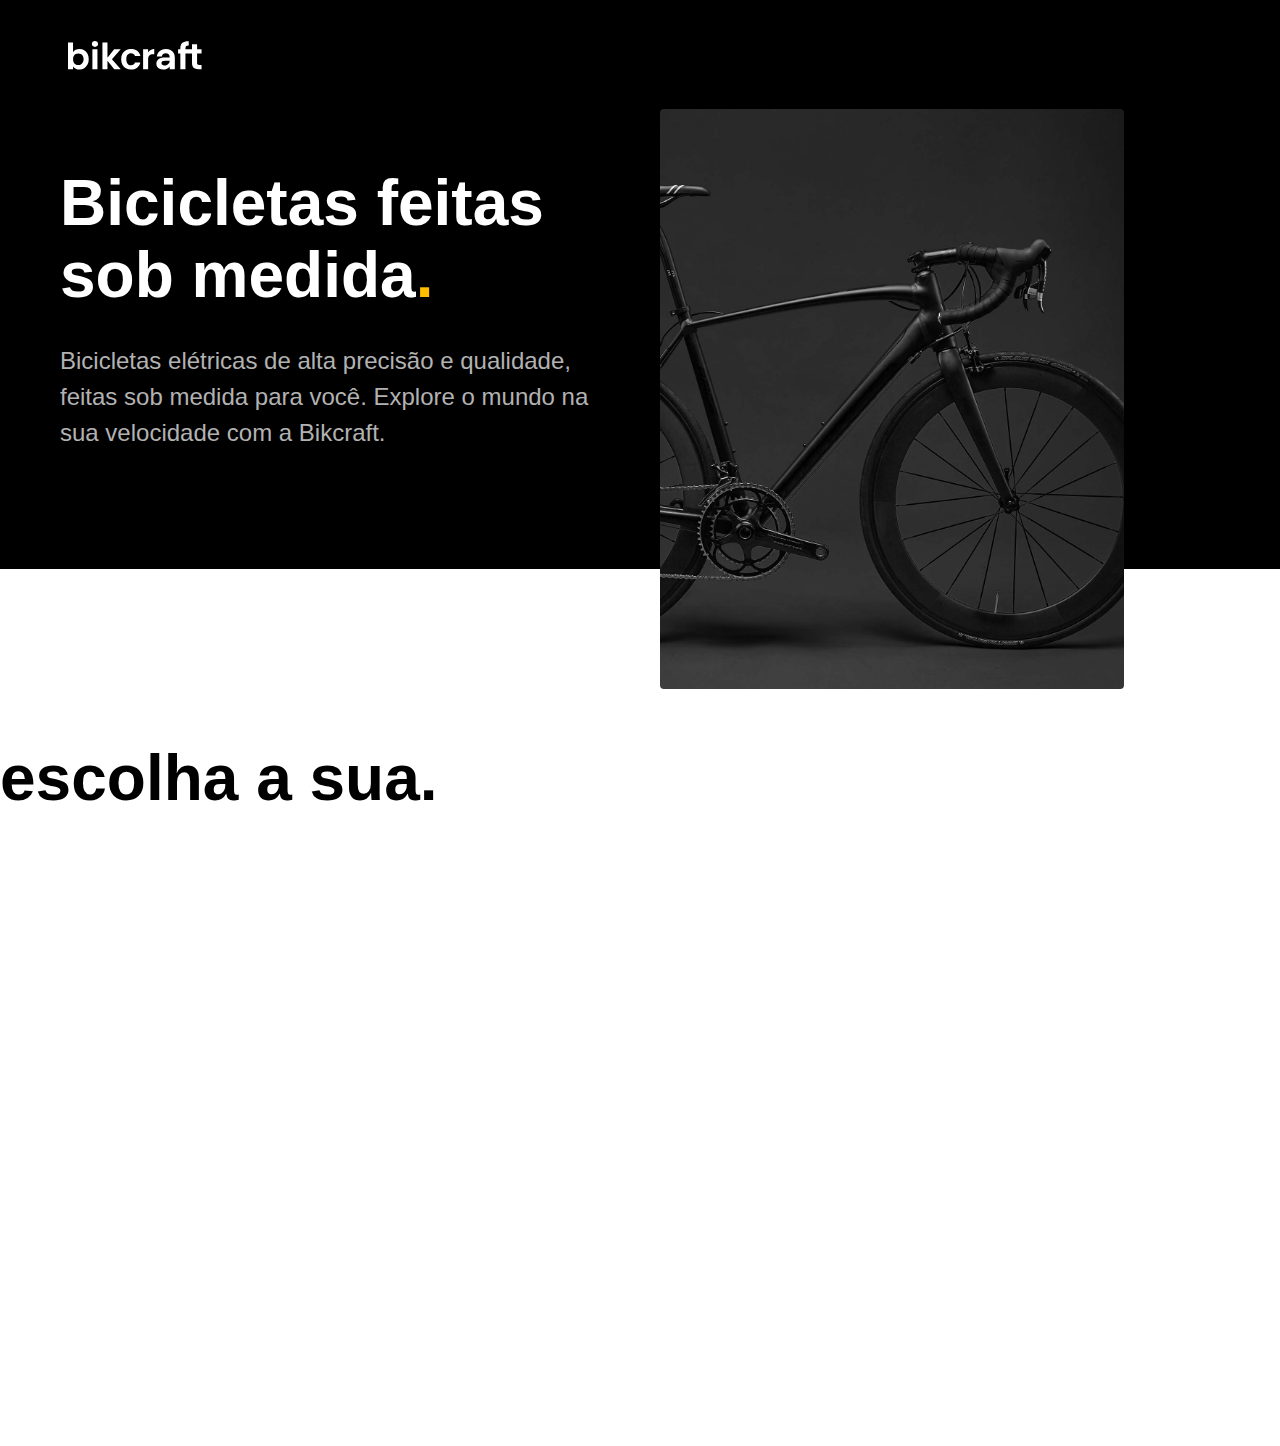
==== index.html @ 4e79d0fc "css utilitario" ====
<!DOCTYPE html>

<html>

<head>
  <meta charset="UTF-8">
  <meta name="viewport" content="width=device-width, initial-scale=1.0">
  <meta name="description" content="Bicicletas elétricas de alta precisão e qualidade,  feitas sob medida para o cliente. Explore o mundo na sua velocidade com a Bikcraft.">
  <title>Bikcraft - Bicicletas Elétricas</title>

  <link rel="stylesheet" href="./css/style.css">
  <link rel="stylesheet" href="./css/global/global.css">
  <link rel="stylesheet" href="./css/global/header.css">
  <link rel="stylesheet" href="./css/home/introducao.css">
  <link rel="stylesheet" href="./css/utilidades/tipografia.css">
  <link rel="stylesheet" href="./css/utilidades/cores.css">
  <!-- 
  <link rel="preconnect" href="https://fonts.googleapis.com">
  <link rel="preconnect" href="https://fonts.gstatic.com" crossorigin>
  <link href="https://fonts.googleapis.com/css2?family=Merriweather:ital,wght@1,900&family=Poppins:wght@500;600&family=Roboto:wght@400;500&display=swap" rel="stylesheet"> -->
</head>

<body>
  <header class="header-bg">
    <div class="header">
      <a href="./"><img src="./img/bikcraft.svg" alt="Bikcraft"> </a>

      <nav aria-label="primaria">
        <ul class="header-menu">
          <li><a href="./bicicletas.html">Bicicletas</a></li>
          <li><a href="./seguros.html">Seguros</a></li>
          <li><a href="./contato.html">contato</a></li>
        </ul>
      </nav>
    </div>
  </header>

  <main class="introducao-bg">
    <div class="introducao">
      <div class="introducao-conteudo">
        <h1 class="texto-grande cor-0">Bicicletas feitas sob medida<span>.</span></h1>
        <p class="texto-medio cor-5">Bicicletas elétricas de alta precisão e qualidade, feitas sob medida para você. Explore o mundo na sua velocidade com a Bikcraft.</p>
        <a class="botao" href="./bicicletas.html">Escolha a sua</a>
      </div>
      <div>
        <img src="./img/fotos/introducao.jpg" alt="Bicicleta eletrica preta">
      </div>
  </main>

  <h2 class="texto-grande">escolha a sua.</h2>
</body>

</html>
---- css/style.css ----
@import "./css/home/introducao.css";
@import "./css/utilidades/tipografia.css";
@import "./css/utilidades/cores.css";
@import "./css/global/global.css";
@import "./css/global/header.css";
@import "./css/utilidades/componentes.css";
---- css/global/global.css ----
body {
  margin: 0px;
  font-family: Arial, Helvetica, sans-serif;
  padding-bottom: 600px;
}

h1,
ul,
p {
  margin: 0px;
}

ul {
  padding: 0px;
  list-style: none;
}

a {
  text-decoration: none;
  color: inherit;
}

img {
  max-width: 100%;
  display: block;
}
---- css/global/header.css ----
.header-bg {
  background-color: var(--cor-12);
}

.header {
  flex: wrap;
  gap: 20px;
  display: flex;
  justify-content: space-between;
  align-items: center;
  box-sizing: border-box;
  padding: 28px;
  max-width: 1200px;
  margin-left: auto;
  margin-right: auto;
}

.header-menu {
  display: flex;
  flex-wrap: wrap;
  gap: 40px;
}

.header-menu a {
  padding: 16px 0px;
  display: inline-block;
  font-size: 18px;
  position: relative;
  font-weight: 400;
}

.header-menu a:after {
  content: "";
  display: block;
  height: 2px;
  width: 0px;
  background: #ffffff;
  margin-top: 4px;
  transition: 0.3s;
  position: absolute;
}

.header-menu a:hover:after {
  width: 100%;
}

@media (max-width: 800px) {
  .header-menu {
    gap: 20px;
  }

  .header-menu a {
    background: #111111;
    padding: 12px 16px;
    border-radius: 4px;
  }
  .header-menu a:hover {
    background: #2e2e2e;
  }
  .header a::after {
    display: none;
  }
}

@media (max-width: 600px) {
  .header-menu {
    gap: 12px;
  }

  .header-menu a {
    padding: 8px 12px;
    font-size: 14px;
  }
}
---- css/home/introducao.css ----
.introducao-bg {
  background-color: #000000;
  box-shadow: inset 0 -120px #fff;
}

.introducao {
  display: grid;
  grid-template-columns: 1fr 1fr;
  gap: 0px 40px;
  box-sizing: border-box;
  max-width: 1200px;
  padding-left: 20px;
  padding-right: 20px;
  margin-left: auto;
  margin-right: auto;
}

.introducao-conteudo {
  align-self: end;
  padding-bottom: 200px;
}

.introducao img {
  height: 100%;
  object-fit: cover;
  margin-bottom: -120px;
  border-radius: 4px;
}

.introducao h1 {
  margin-bottom: 32px;
}

.introducao h1 span {
  color: #ffbf00;
}

.introducao p {
  margin-bottom: 20px;
  font-size: 24px;
  line-height: 1.5;
  color: #b2b2b2;
}

@media (max-width: 1200px) {
  .introducao h1 {
    font-size: 48px;
  }
  .introducao p {
    font-size: 18px;
  }
}

@media (max-width: 800px) {
  .introducao-bg {
    background: #111111;
    padding-top: 40px;
    box-shadow: inset 0 -60px white;
  }
  .introducao {
    grid-template-columns: 1fr;
    gap: 32px;
  }
  .introducao-conteudo {
    padding-bottom: 0px;
  }
  .introducao h1 {
    font-size: 32px;
    margin-bottom: 16px;
  }
  .introducao img {
    height: 300px;
    width: 100%;
  }
}
---- css/utilidades/tipografia.css ----
.texto-grande {
  margin-bottom: 32px;
  font-size: 64px;
  line-height: 1.125;
  font-weight: 600;
}
---- css/utilidades/cores.css ----
:root {
  --cor-12: #000000;
  --cor-11: #111111;
}

.cor-0 {
  color: #ffffff;
}

.cor-5 {
  color: #b2b2b2;
}
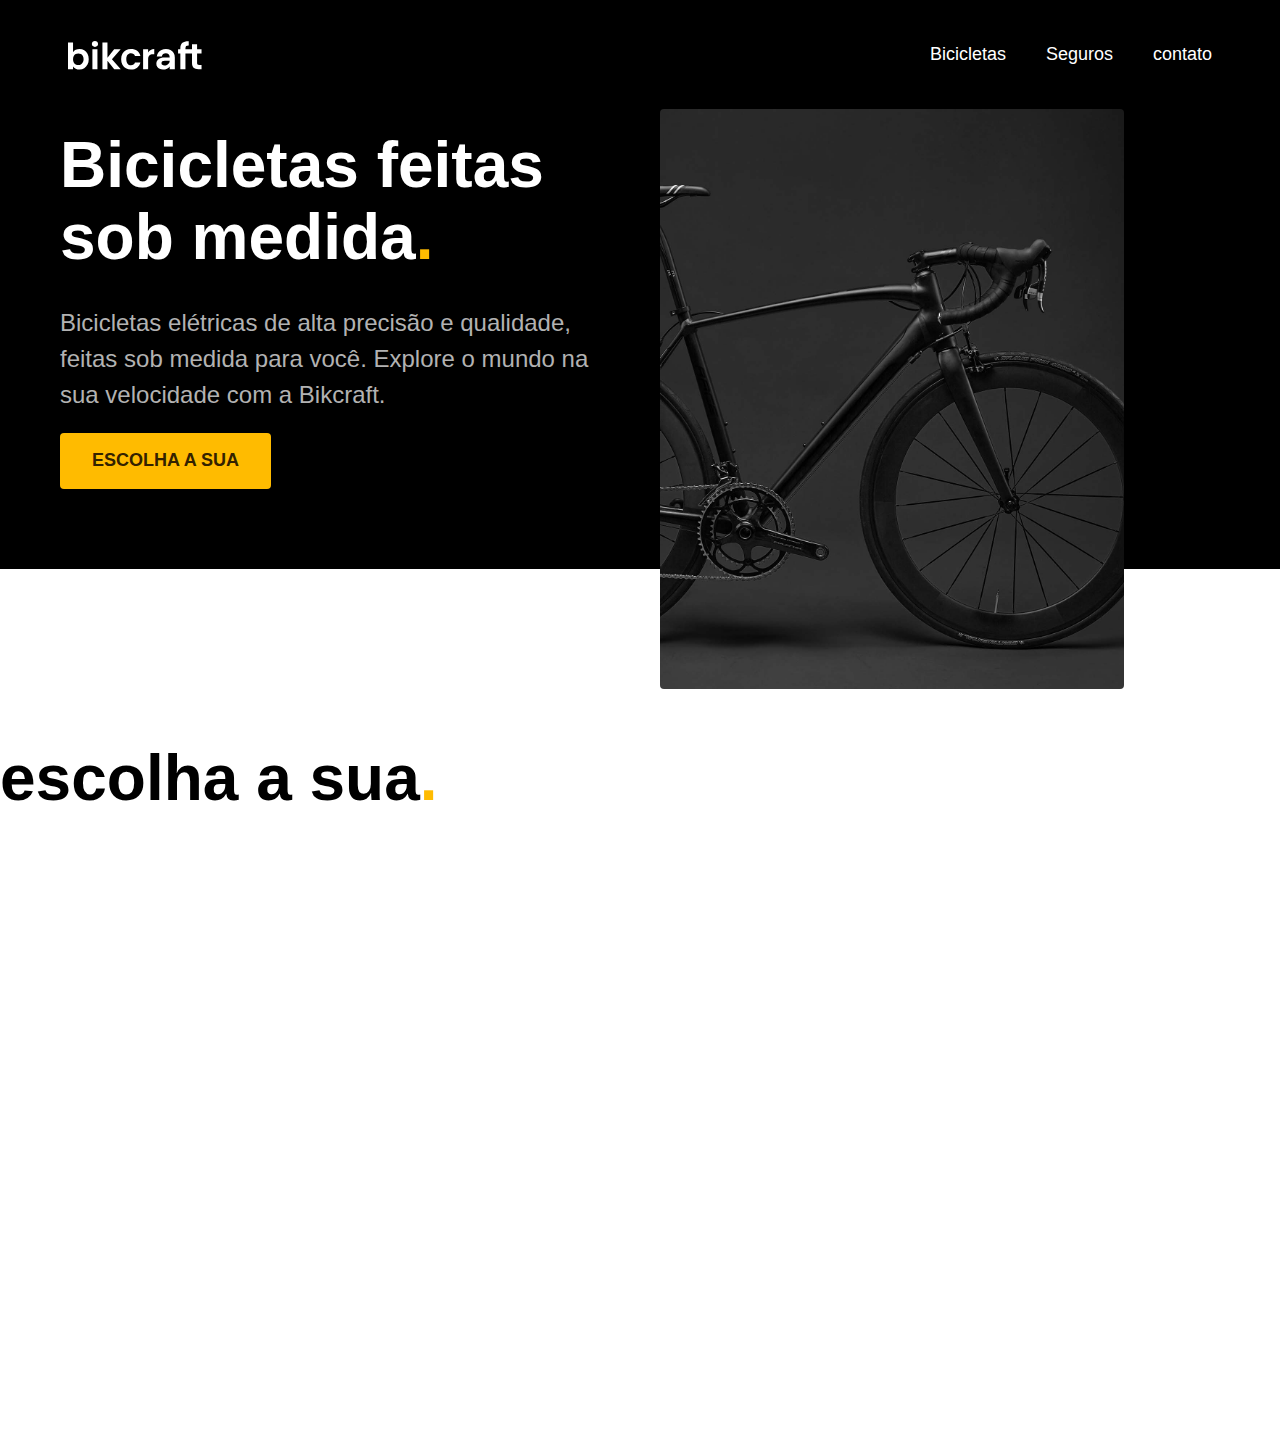
==== commit 74bd866a: "tipografia-u-1" ====
--- a/index.html
+++ b/index.html
@@ -9,11 +9,7 @@
   <title>Bikcraft - Bicicletas Elétricas</title>
 
   <link rel="stylesheet" href="./css/style.css">
-  <link rel="stylesheet" href="./css/global/global.css">
-  <link rel="stylesheet" href="./css/global/header.css">
-  <link rel="stylesheet" href="./css/home/introducao.css">
-  <link rel="stylesheet" href="./css/utilidades/tipografia.css">
-  <link rel="stylesheet" href="./css/utilidades/cores.css">
+
   <!-- 
   <link rel="preconnect" href="https://fonts.googleapis.com">
   <link rel="preconnect" href="https://fonts.gstatic.com" crossorigin>
@@ -38,8 +34,8 @@
   <main class="introducao-bg">
     <div class="introducao">
       <div class="introducao-conteudo">
-        <h1 class="texto-grande cor-0">Bicicletas feitas sob medida<span>.</span></h1>
-        <p class="texto-medio cor-5">Bicicletas elétricas de alta precisão e qualidade, feitas sob medida para você. Explore o mundo na sua velocidade com a Bikcraft.</p>
+        <h1 class="texto-grande cor-0">Bicicletas feitas sob medida<span class="cor-p1">.</span></h1>
+        <p class="texto-medio cor-05">Bicicletas elétricas de alta precisão e qualidade, feitas sob medida para você. Explore o mundo na sua velocidade com a Bikcraft.</p>
         <a class="botao" href="./bicicletas.html">Escolha a sua</a>
       </div>
       <div>
@@ -47,7 +43,7 @@
       </div>
   </main>
 
-  <h2 class="texto-grande">escolha a sua.</h2>
+  <h2 class="texto-grande">escolha a sua<span class="cor-p1">.</span></h2>
 </body>
 
 </html>--- a/css/style.css
+++ b/css/style.css
@@ -1,6 +1,6 @@
-@import "./css/home/introducao.css";
-@import "./css/utilidades/tipografia.css";
-@import "./css/utilidades/cores.css";
-@import "./css/global/global.css";
-@import "./css/global/header.css";
-@import "./css/utilidades/componentes.css";
+@import "../css/home/introducao.css";
+@import "../css/utilidades/tipografia.css";
+@import "../css/utilidades/cores.css";
+@import "../css/global/global.css";
+@import "../css/global/header.css";
+@import "../css/utilidades/componentes.css";
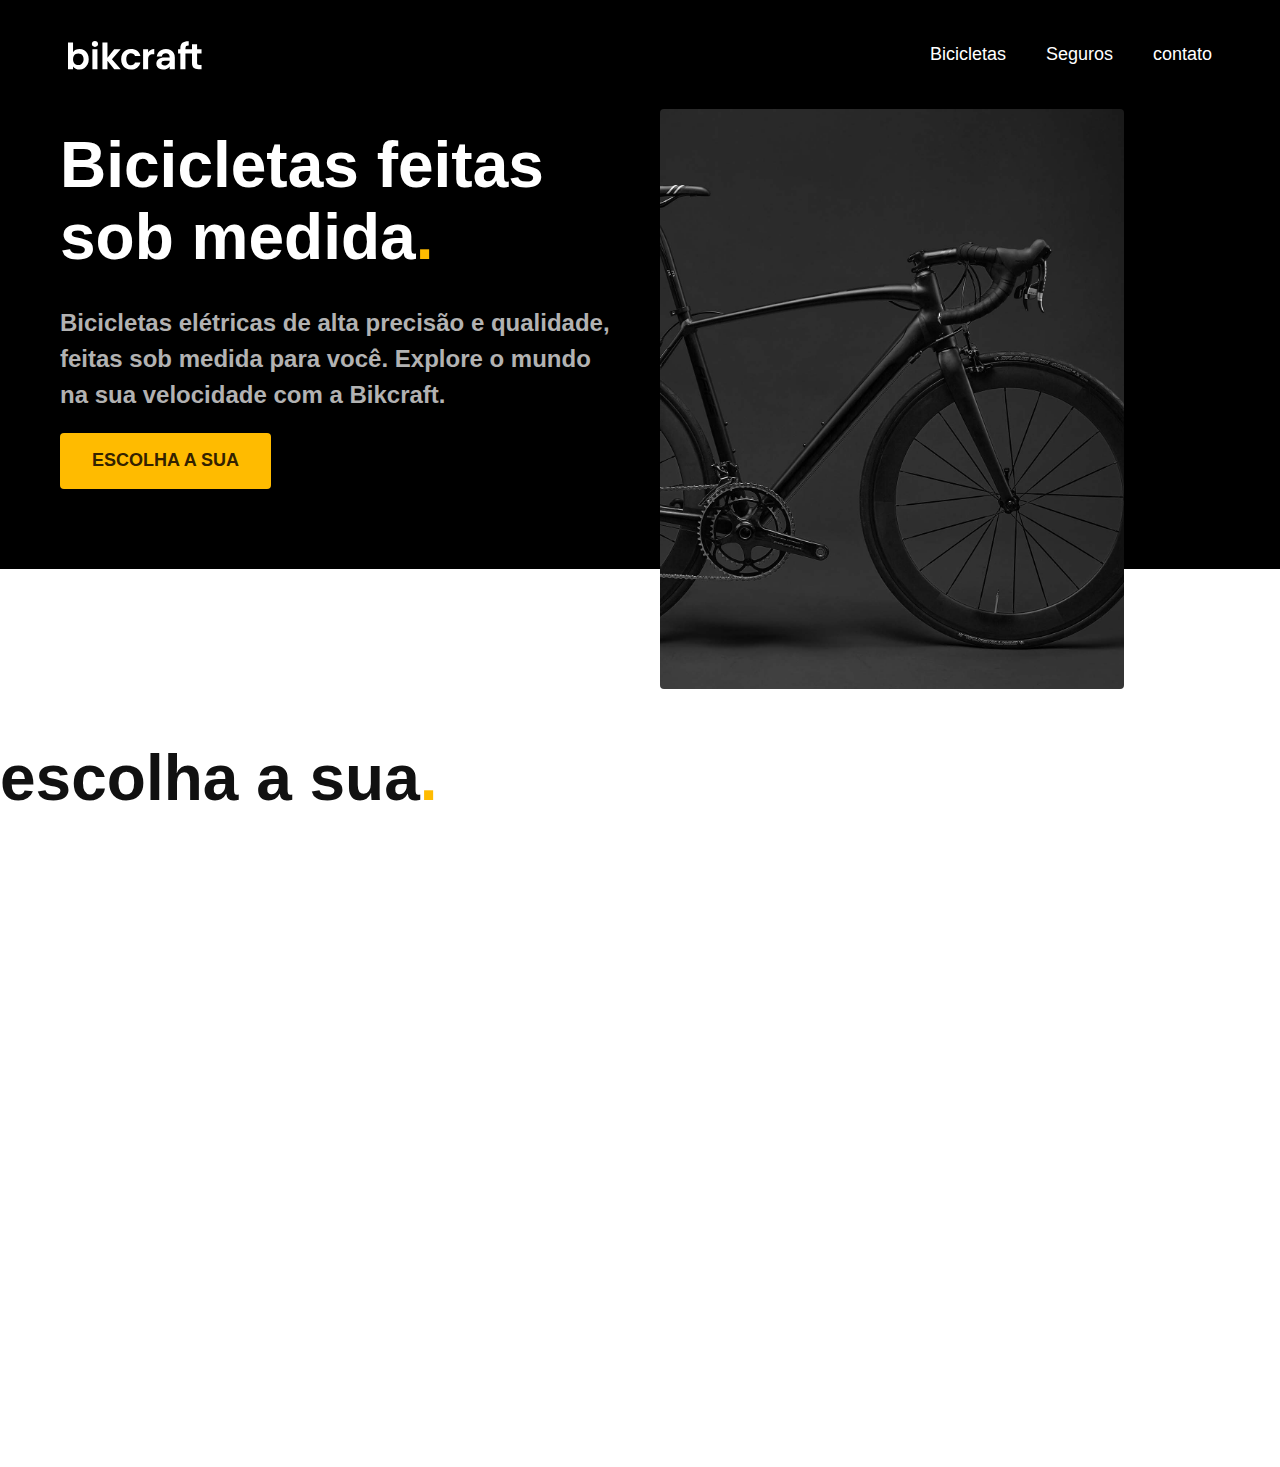
==== commit 7f076882: "tipografia-utilitária-1" ====
--- a/index.html
+++ b/index.html
@@ -34,8 +34,8 @@
   <main class="introducao-bg">
     <div class="introducao">
       <div class="introducao-conteudo">
-        <h1 class="texto-grande cor-0">Bicicletas feitas sob medida<span class="cor-p1">.</span></h1>
-        <p class="texto-medio cor-05">Bicicletas elétricas de alta precisão e qualidade, feitas sob medida para você. Explore o mundo na sua velocidade com a Bikcraft.</p>
+        <h1 class="font-1-xxl cor-0">Bicicletas feitas sob medida<span class="cor-p1">.</span></h1>
+        <p class="font-2-l cor-05">Bicicletas elétricas de alta precisão e qualidade, feitas sob medida para você. Explore o mundo na sua velocidade com a Bikcraft.</p>
         <a class="botao" href="./bicicletas.html">Escolha a sua</a>
       </div>
       <div>
@@ -43,7 +43,7 @@
       </div>
   </main>
 
-  <h2 class="texto-grande">escolha a sua<span class="cor-p1">.</span></h2>
+  <h2 class="font-1-xxl">escolha a sua<span class="cor-p1">.</span></h2>
 </body>
 
 </html>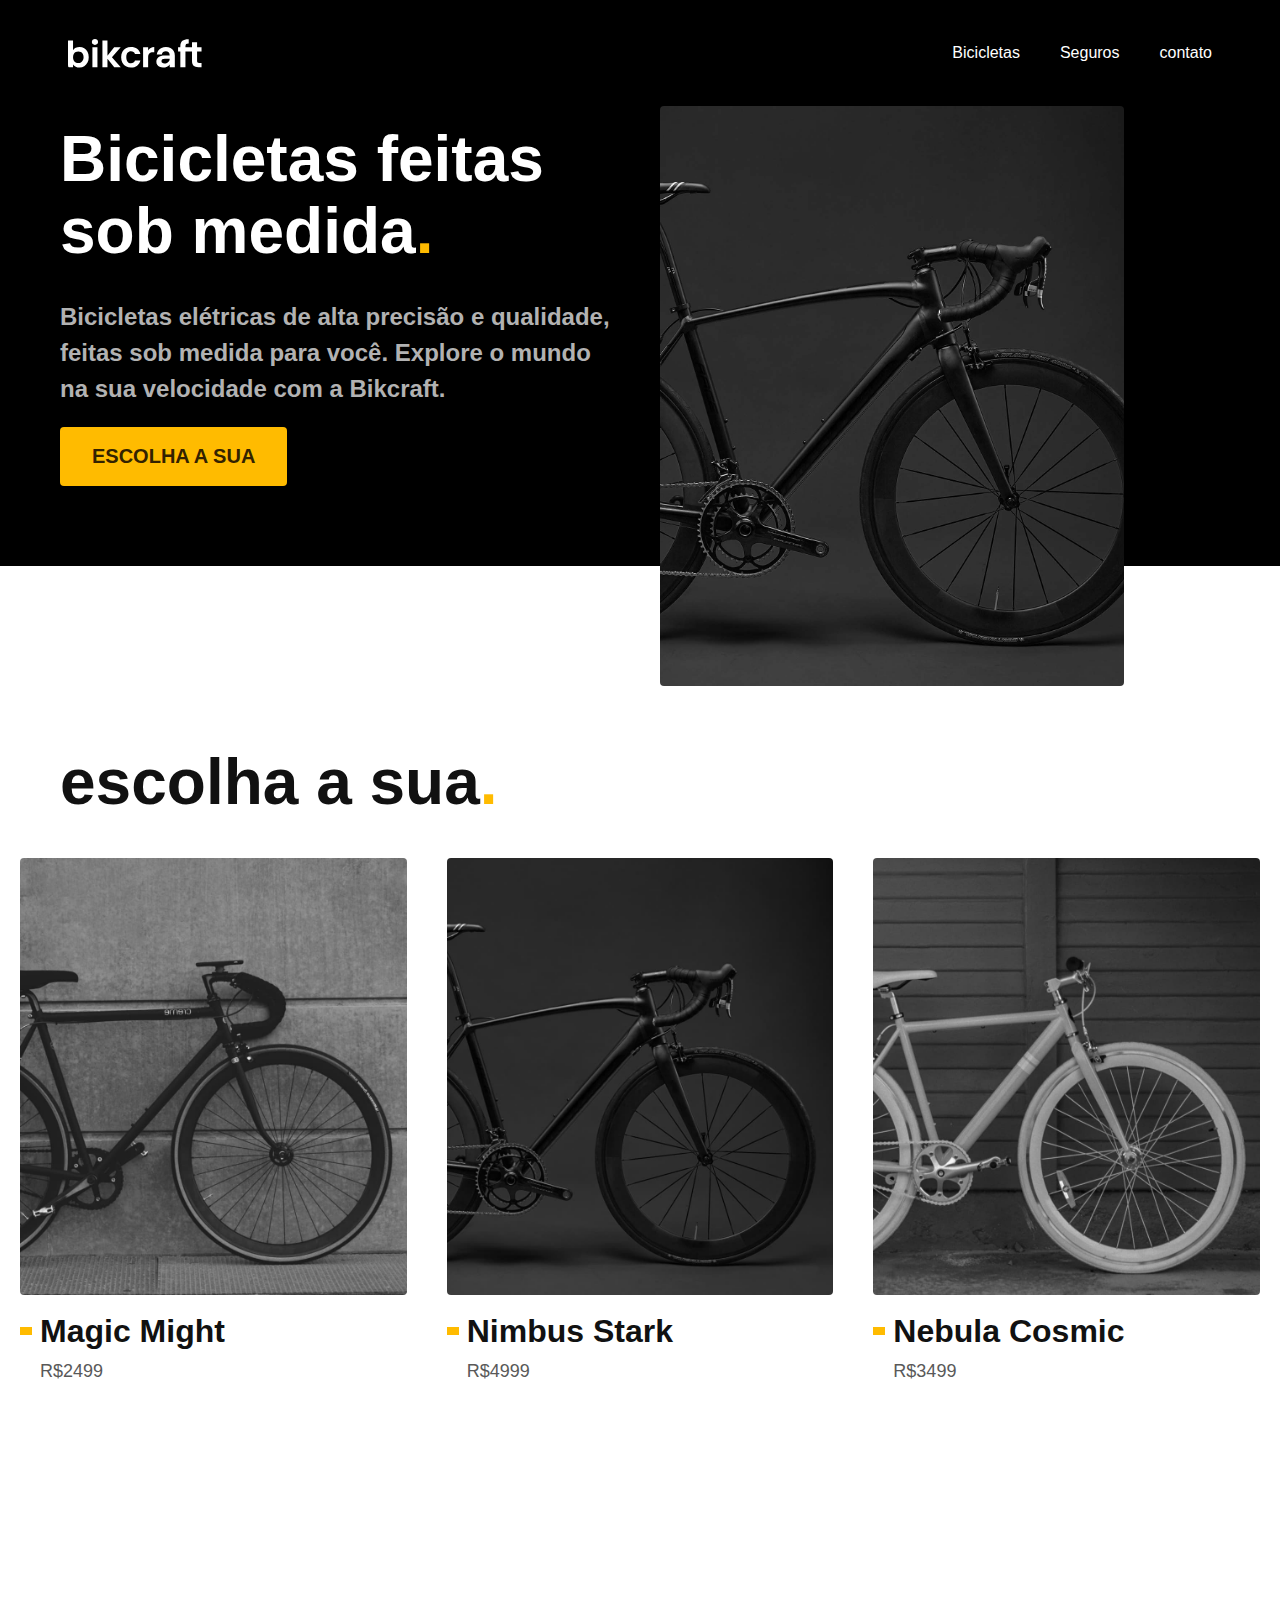
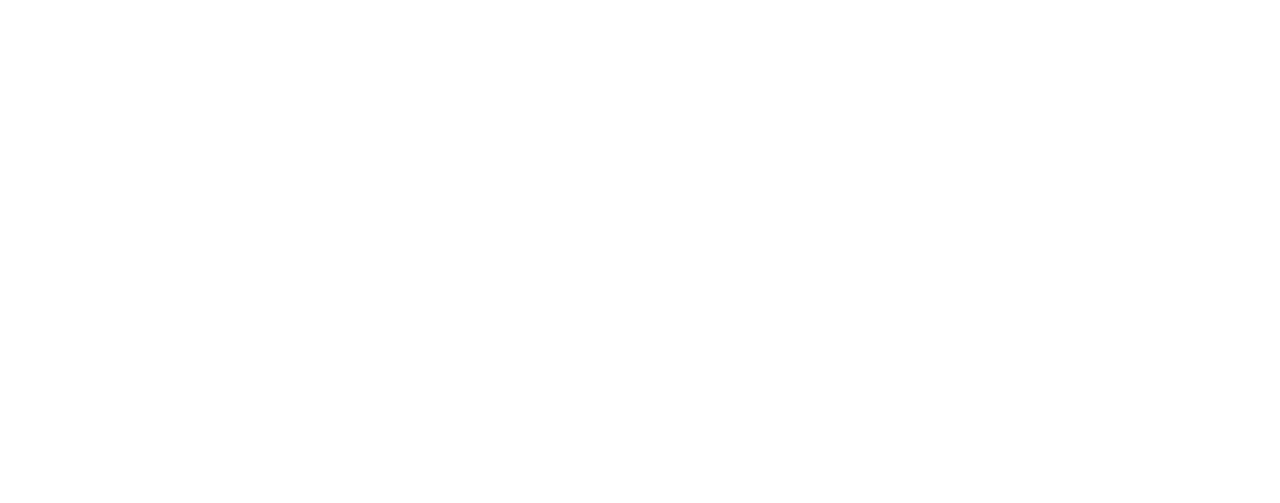
==== commit 820943ed: "Bicicletas-lista-2" ====
--- a/index.html
+++ b/index.html
@@ -34,7 +34,7 @@
   <main class="introducao-bg">
     <div class="introducao">
       <div class="introducao-conteudo">
-        <h1 class="font-1-xxl cor-0">Bicicletas feitas sob medida<span class="cor-p1">.</span></h1>
+        <h1 class="font-1-xxl fon-1-m cor-0">Bicicletas feitas sob medida<span class="cor-p1">.</span></h1>
         <p class="font-2-l cor-05">Bicicletas elétricas de alta precisão e qualidade, feitas sob medida para você. Explore o mundo na sua velocidade com a Bikcraft.</p>
         <a class="botao" href="./bicicletas.html">Escolha a sua</a>
       </div>
@@ -43,7 +43,34 @@
       </div>
   </main>
 
-  <h2 class="font-1-xxl">escolha a sua<span class="cor-p1">.</span></h2>
+  <article class="bicicletas-lista">
+    <h2 class="font-1-xxl">escolha a sua<span class="cor-p1">.</span></h2>
+
+    <ul>
+      <li>
+        <a href="./bicicletas/magic.html">
+          <img src="./img/bicicletas/magic-home.jpg" alt="Bicicleta preta">
+          <h3 class="font-1-xl">Magic Might</h3>
+          <span class="font-2-m cor-8">R$2499</span>
+        </a>
+      </li>
+      <li>
+        <a href="./bicicletas/nimbus.html">
+          <img src="./img/bicicletas/nimbus-home.jpg" alt="Bicicleta preta">
+          <h3 class="font-1-xl">Nimbus Stark</h3>
+          <span class="font-2-m cor-8">R$4999</span>
+        </a>
+      </li>
+      <li>
+        <a href="./bicicletas/nebula.html">
+          <img src="./img/bicicletas/nebula-home.jpg" alt="Bicicleta preta">
+          <h3 class="font-1-xl">Nebula Cosmic</h3>
+          <span class="font-2-m cor-8">R$3499</span>
+        </a>
+      </li>
+    </ul>
+  </article>
+
 </body>
 
 </html>--- a/css/style.css
+++ b/css/style.css
@@ -4,3 +4,4 @@
 @import "../css/global/global.css";
 @import "../css/global/header.css";
 @import "../css/utilidades/componentes.css";
+@import "../css/bicicletas/bicicletas-lista.css";
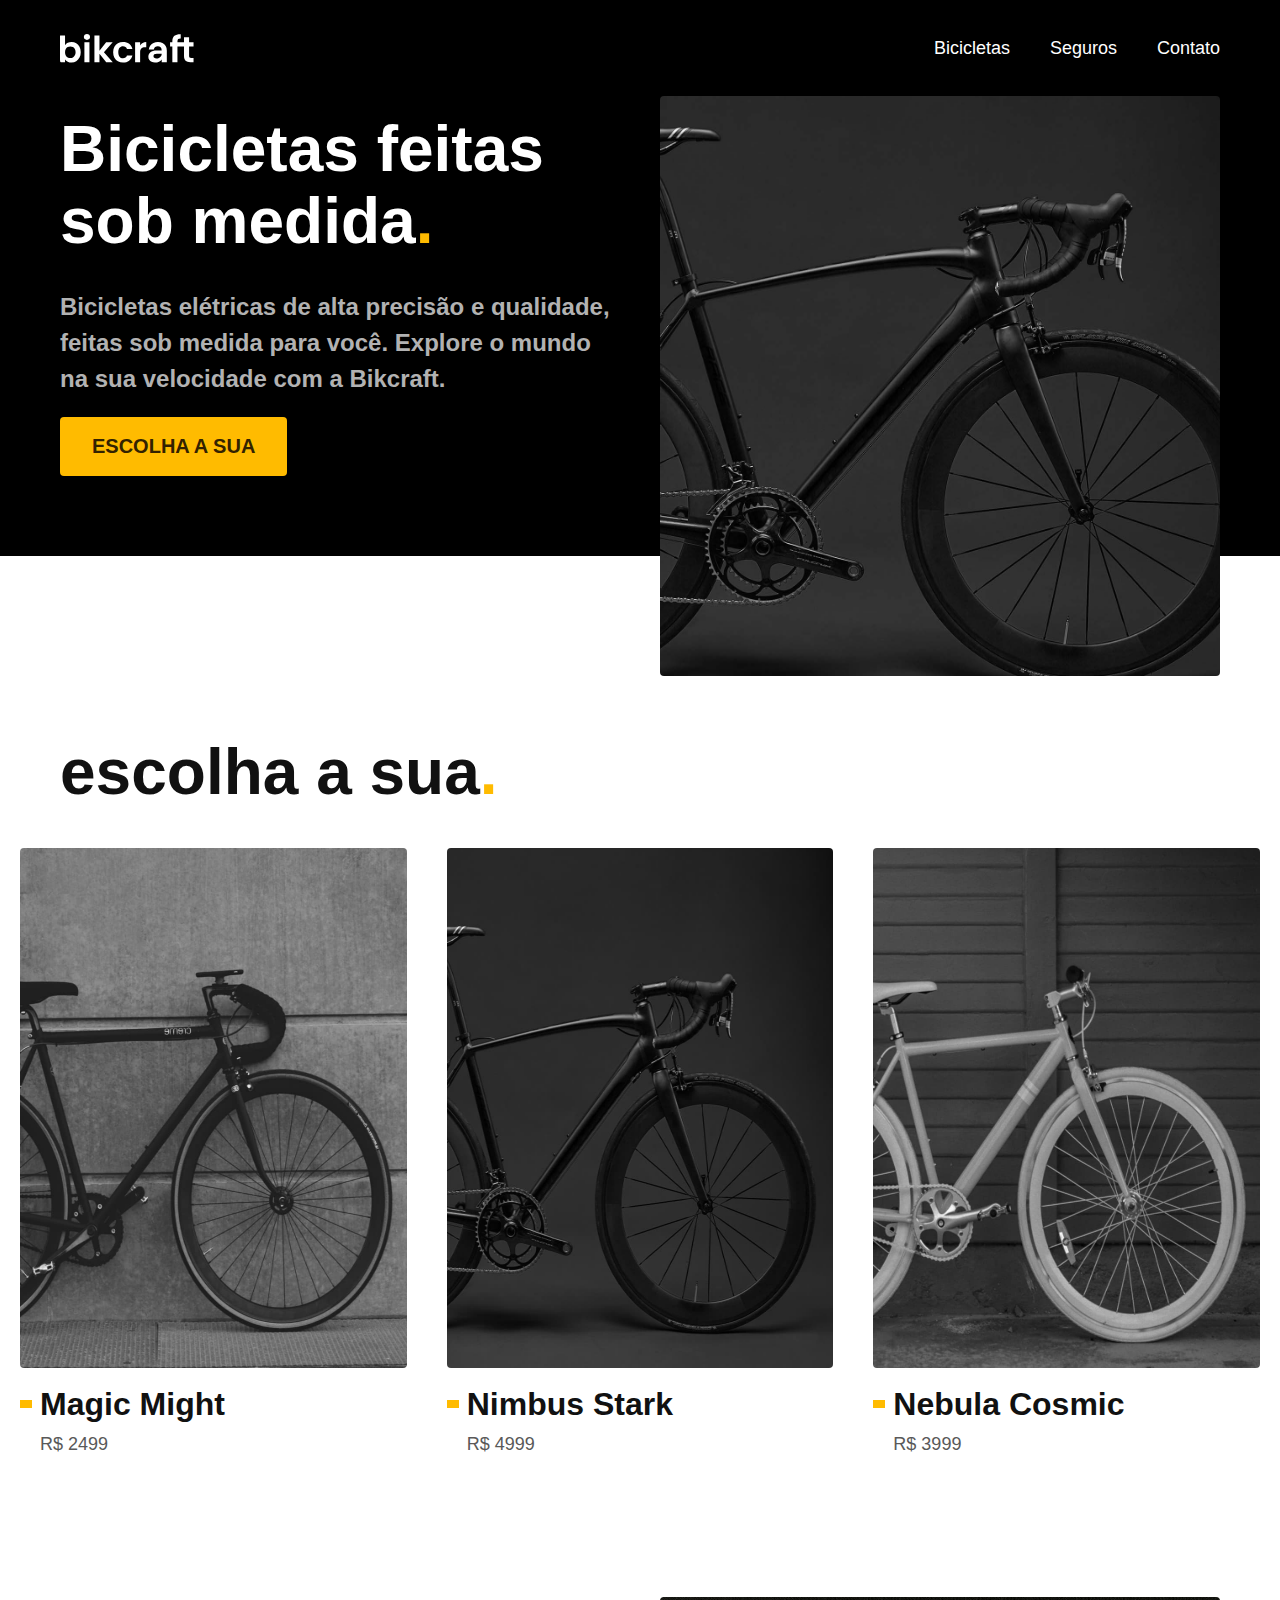
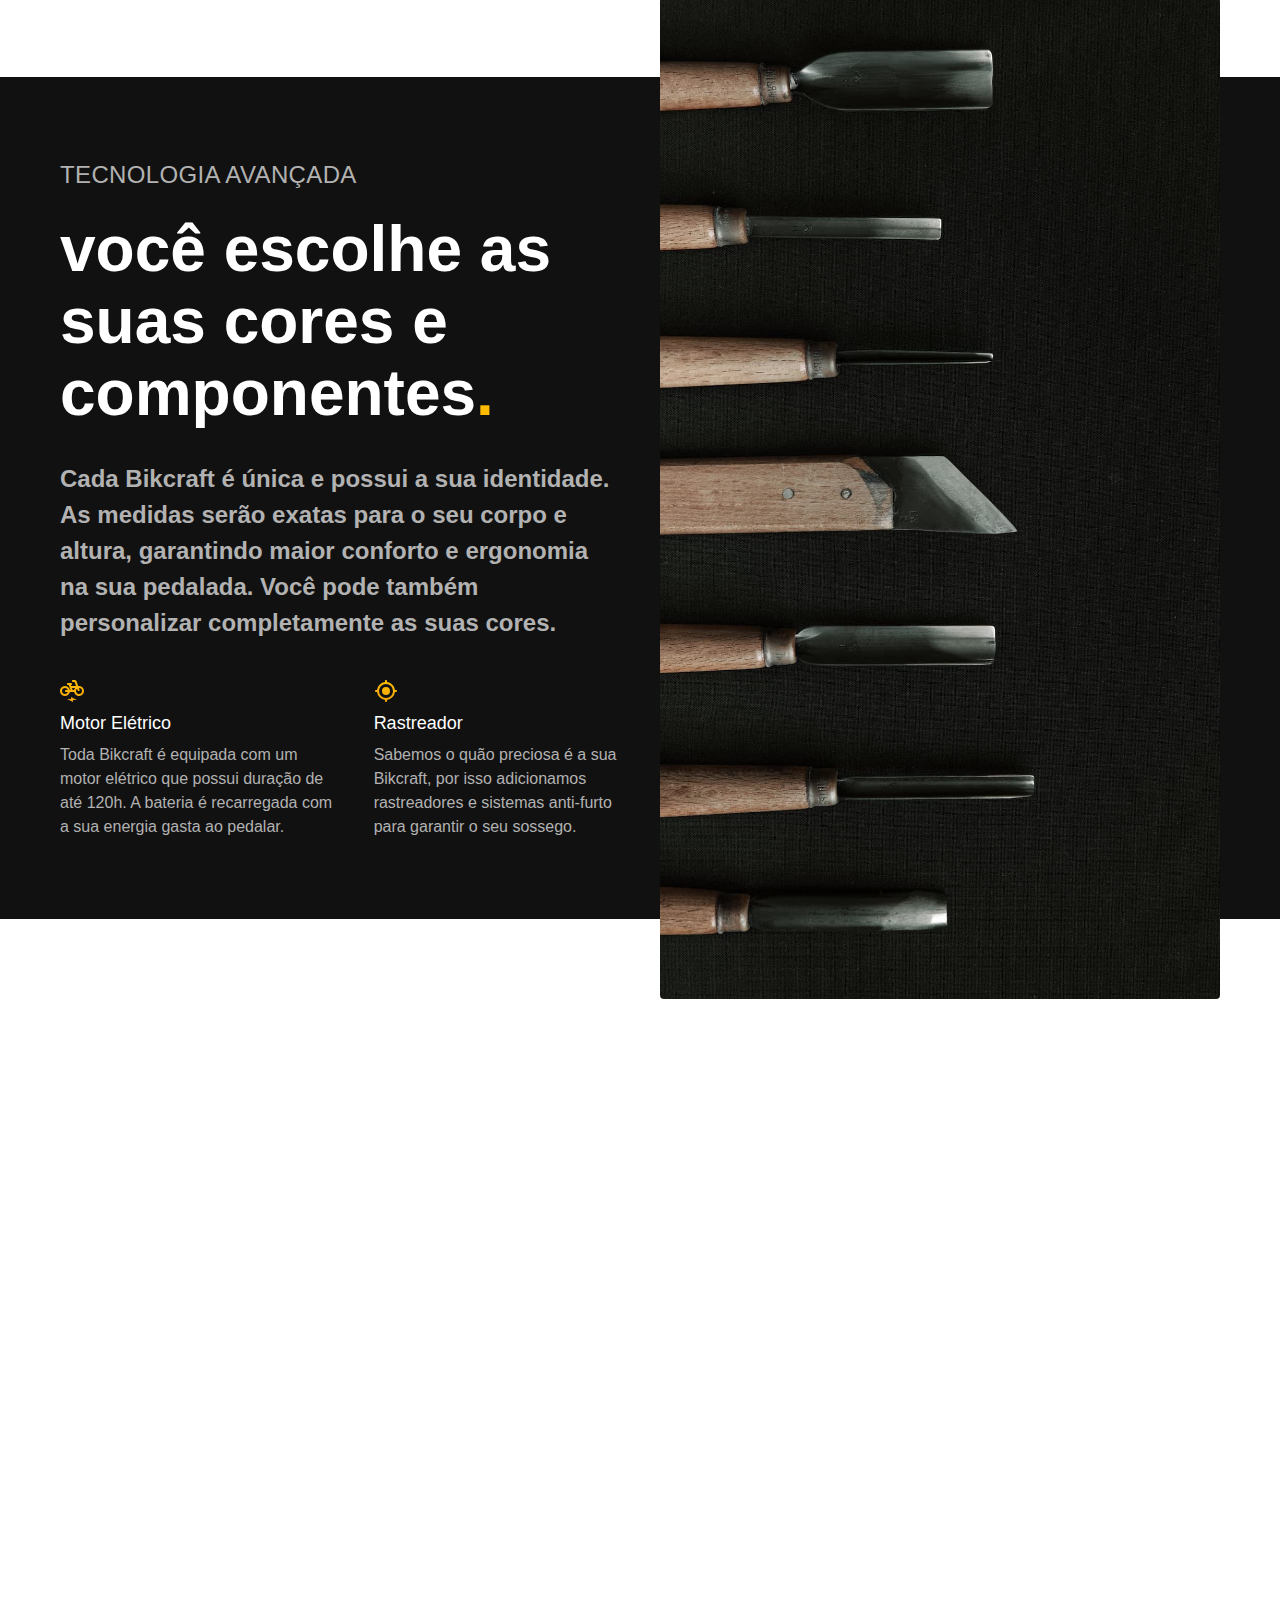
==== commit b5651284: "tecnologia-1" ====
--- a/index.html
+++ b/index.html
@@ -1,76 +1,102 @@
 <!DOCTYPE html>
-
-<html>
+<html lang="pt-br">
 
 <head>
   <meta charset="UTF-8">
   <meta name="viewport" content="width=device-width, initial-scale=1.0">
+  <title>Bikcraft - Bicicletas Elétricas</title>
   <meta name="description" content="Bicicletas elétricas de alta precisão e qualidade,  feitas sob medida para o cliente. Explore o mundo na sua velocidade com a Bikcraft.">
-  <title>Bikcraft - Bicicletas Elétricas</title>
 
-  <link rel="stylesheet" href="./css/style.css">
+  <link rel="icon" href="./favicon.svg" type="image/svg+xml">
 
-  <!-- 
+  <link href="./css/style.css" rel="preload" as="style">
+  <link href="./css/style.css" rel="stylesheet">
+
   <link rel="preconnect" href="https://fonts.googleapis.com">
   <link rel="preconnect" href="https://fonts.gstatic.com" crossorigin>
-  <link href="https://fonts.googleapis.com/css2?family=Merriweather:ital,wght@1,900&family=Poppins:wght@500;600&family=Roboto:wght@400;500&display=swap" rel="stylesheet"> -->
+  <link href="https://fonts.googleapis.com/css2?family=Merriweather:ital,wght@1,900&family=Poppins:wght@500;600&family=Roboto:wght@400;500&display=swap" rel="stylesheet">
 </head>
 
-<body>
+<body id="home">
   <header class="header-bg">
-    <div class="header">
-      <a href="./"><img src="./img/bikcraft.svg" alt="Bikcraft"> </a>
-
+    <div class="header container">
+      <a href="./">
+        <img src="./img/bikcraft.svg" alt="Bikcraft" width="136" height="32">
+      </a>
       <nav aria-label="primaria">
-        <ul class="header-menu">
+        <ul class="header-menu font-1-m cor-0">
           <li><a href="./bicicletas.html">Bicicletas</a></li>
           <li><a href="./seguros.html">Seguros</a></li>
-          <li><a href="./contato.html">contato</a></li>
+          <li><a href="./contato.html">Contato</a></li>
         </ul>
       </nav>
     </div>
   </header>
 
   <main class="introducao-bg">
-    <div class="introducao">
+    <div class="introducao container">
       <div class="introducao-conteudo">
-        <h1 class="font-1-xxl fon-1-m cor-0">Bicicletas feitas sob medida<span class="cor-p1">.</span></h1>
-        <p class="font-2-l cor-05">Bicicletas elétricas de alta precisão e qualidade, feitas sob medida para você. Explore o mundo na sua velocidade com a Bikcraft.</p>
+        <h1 class="font-1-xxl cor-0">Bicicletas feitas sob medida<span class="cor-p1">.</span></h1>
+        <p class="font-2-l cor-5">Bicicletas elétricas de alta precisão e qualidade, feitas sob medida para você. Explore o mundo na sua velocidade com a Bikcraft.</p>
         <a class="botao" href="./bicicletas.html">Escolha a sua</a>
       </div>
-      <div>
-        <img src="./img/fotos/introducao.jpg" alt="Bicicleta eletrica preta">
-      </div>
+      <picture>
+        <source media="(max-width: 800px)" srcset="./img/bicicletas/nimbus.jpg">
+        <img src="./img/fotos/introducao.jpg" alt="Bicicleta preta com motor elétrico" width="640" height="800">
+      </picture>
+    </div>
   </main>
 
   <article class="bicicletas-lista">
-    <h2 class="font-1-xxl">escolha a sua<span class="cor-p1">.</span></h2>
+    <h2 class="container font-1-xxl">escolha a sua<span class="cor-p1">.</span></h2>
 
     <ul>
       <li>
         <a href="./bicicletas/magic.html">
-          <img src="./img/bicicletas/magic-home.jpg" alt="Bicicleta preta">
+          <img src="./img/bicicletas/magic-home.jpg" alt="Bicicleta preta" width="460" height="520">
           <h3 class="font-1-xl">Magic Might</h3>
-          <span class="font-2-m cor-8">R$2499</span>
+          <span class="font-2-m cor-8">R$ 2499</span>
         </a>
       </li>
       <li>
         <a href="./bicicletas/nimbus.html">
-          <img src="./img/bicicletas/nimbus-home.jpg" alt="Bicicleta preta">
+          <img src="./img/bicicletas/nimbus-home.jpg" alt="Bicicleta preta" width="460" height="520">
           <h3 class="font-1-xl">Nimbus Stark</h3>
-          <span class="font-2-m cor-8">R$4999</span>
+          <span class="font-2-m cor-8">R$ 4999</span>
         </a>
       </li>
       <li>
         <a href="./bicicletas/nebula.html">
-          <img src="./img/bicicletas/nebula-home.jpg" alt="Bicicleta preta">
+          <img src="./img/bicicletas/nebula-home.jpg" alt="Bicicleta branca" width="460" height="520">
           <h3 class="font-1-xl">Nebula Cosmic</h3>
-          <span class="font-2-m cor-8">R$3499</span>
+          <span class="font-2-m cor-8">R$ 3999</span>
         </a>
       </li>
     </ul>
   </article>
 
-</body>
-
-</html>+  <article class="tecnologia-bg ">
+    <div class="tecnologia container">
+      <div class="tecnologia-conteudo">
+        <span class="font-2-l-b cor-5">Tecnologia Avançada</span>
+        <h2 class="font-1-xxl cor-0">você escolhe as<br>suas cores e<br>componentes<span class="cor-p1">.</span></h2>
+        <p class="font-2-l cor-5">Cada Bikcraft é única e possui a sua identidade. As medidas serão exatas para o seu corpo e altura, garantindo maior conforto e ergonomia na sua pedalada. Você pode também personalizar completamente as suas cores.</p>
+        <a class="link" href="./bicicletas.html">Escolha um modelo</a>
+        <div class="tecnologia-vantagens">
+          <div>
+            <img src="./img/icones/eletrica.svg" alt="" width="24" height="24">
+            <h3 class="font-1-m cor-0">Motor Elétrico</h3>
+            <p class="font-2-s cor-5">Toda Bikcraft é equipada com um motor elétrico que possui duração de até 120h. A bateria é recarregada com a sua energia gasta ao pedalar.</p>
+          </div>
+          <div>
+            <img src="./img/icones/rastreador.svg" alt="" width="24" height="24">
+            <h3 class="font-1-m cor-0">Rastreador</h3>
+            <p class="font-2-s cor-5">Sabemos o quão preciosa é a sua Bikcraft, por isso adicionamos rastreadores e sistemas anti-furto para garantir o seu sossego.</p>
+          </div>
+        </div>
+      </div>
+      <div class="tecnologia-imagem">
+        <img src="./img/fotos/tecnologia.jpg" alt="" width="700" height="1120">
+      </div>
+    </div>
+  </article>--- a/css/style.css
+++ b/css/style.css
@@ -5,3 +5,4 @@
 @import "../css/global/header.css";
 @import "../css/utilidades/componentes.css";
 @import "../css/bicicletas/bicicletas-lista.css";
+@import "../css/home/tecnologia.css";
--- a/css/style.css
+++ b/css/style.css
@@ -5,3 +5,4 @@
 @import "../css/global/header.css";
 @import "../css/utilidades/componentes.css";
 @import "../css/bicicletas/bicicletas-lista.css";
+@import "../css/home/tecnologia.css";
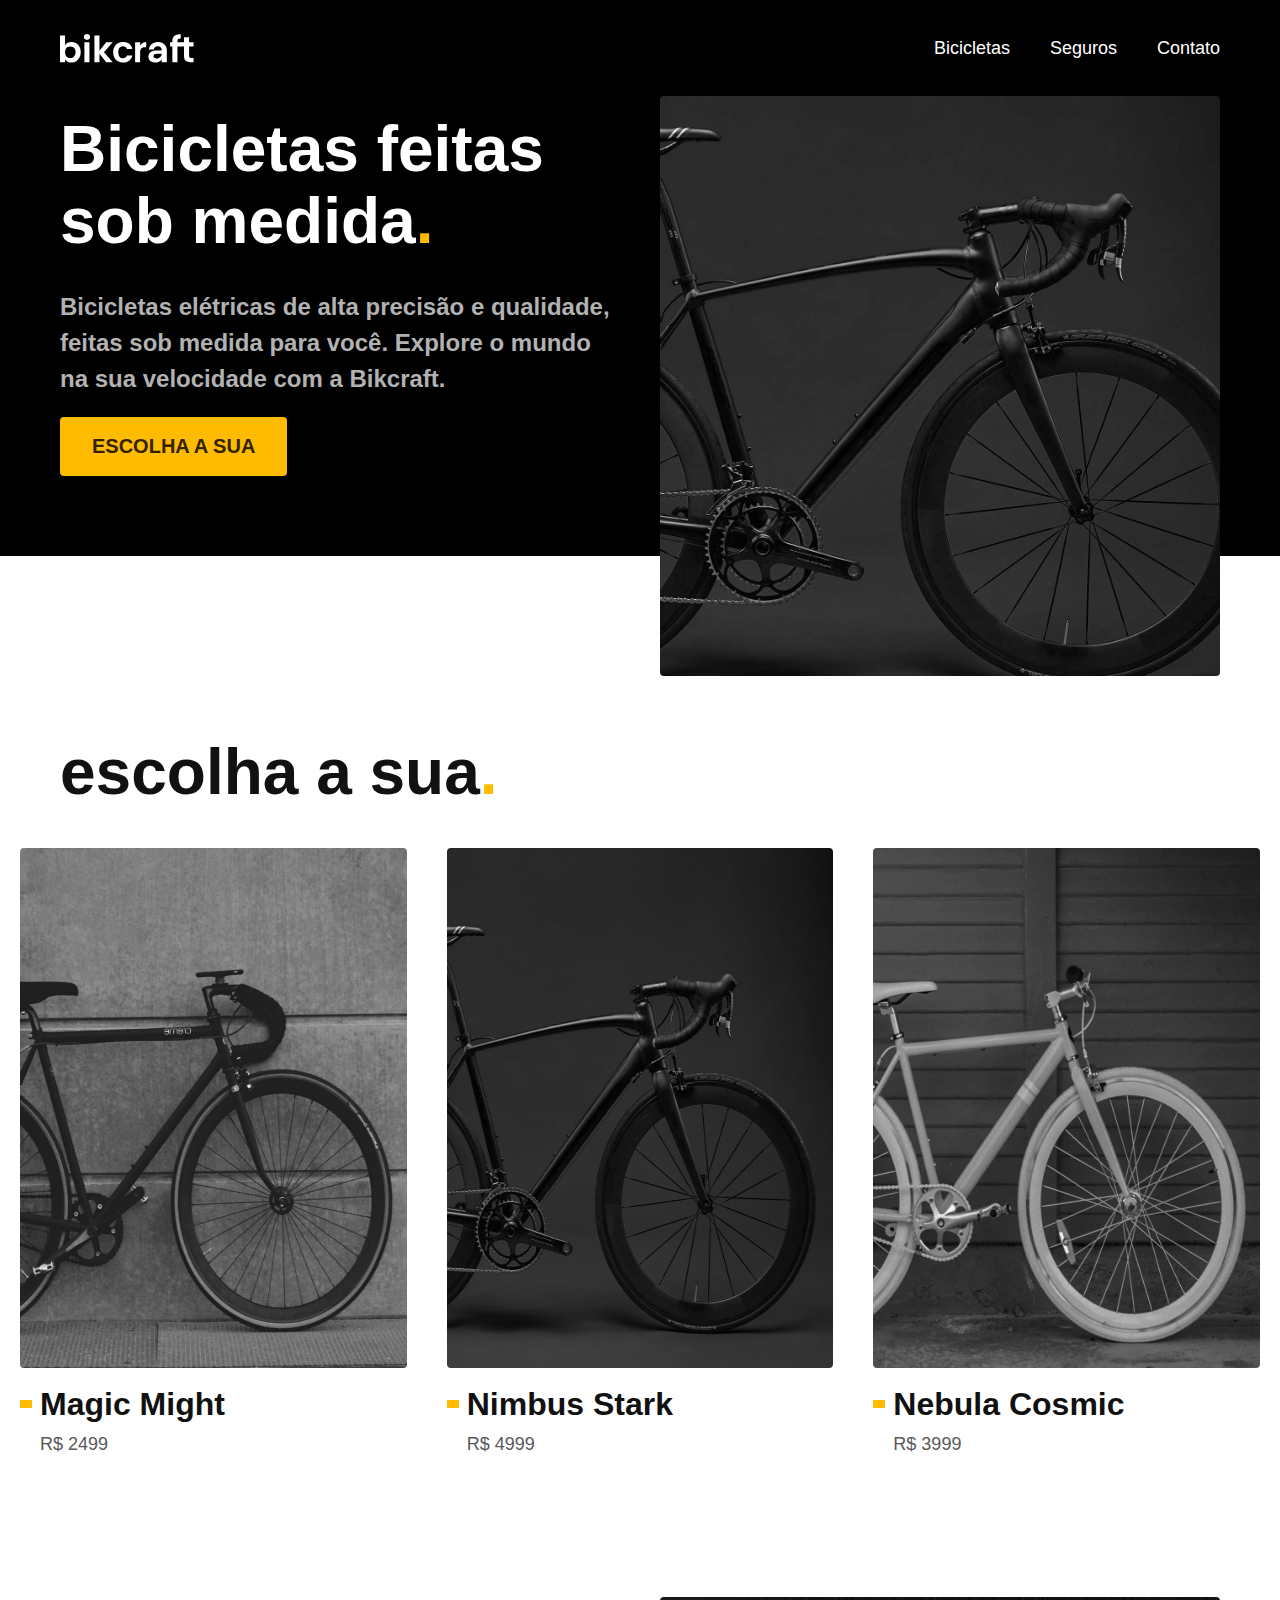
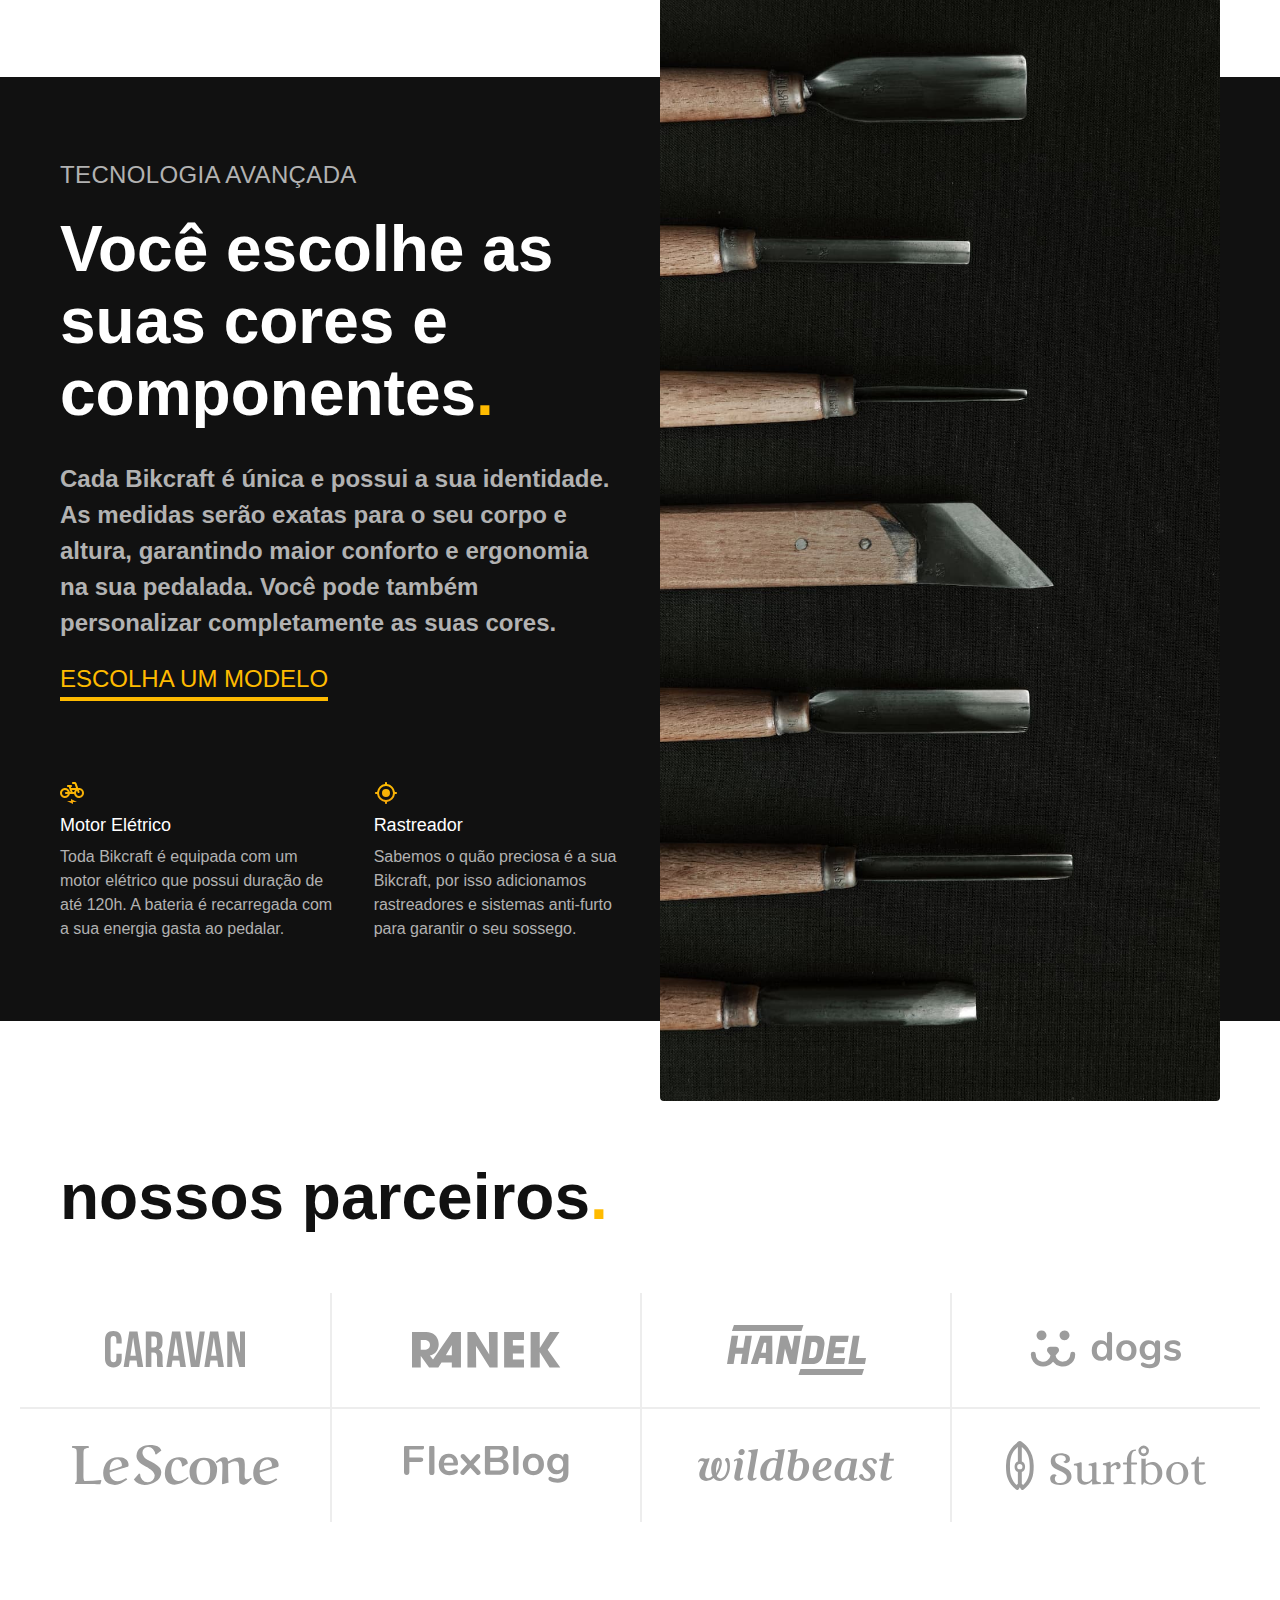
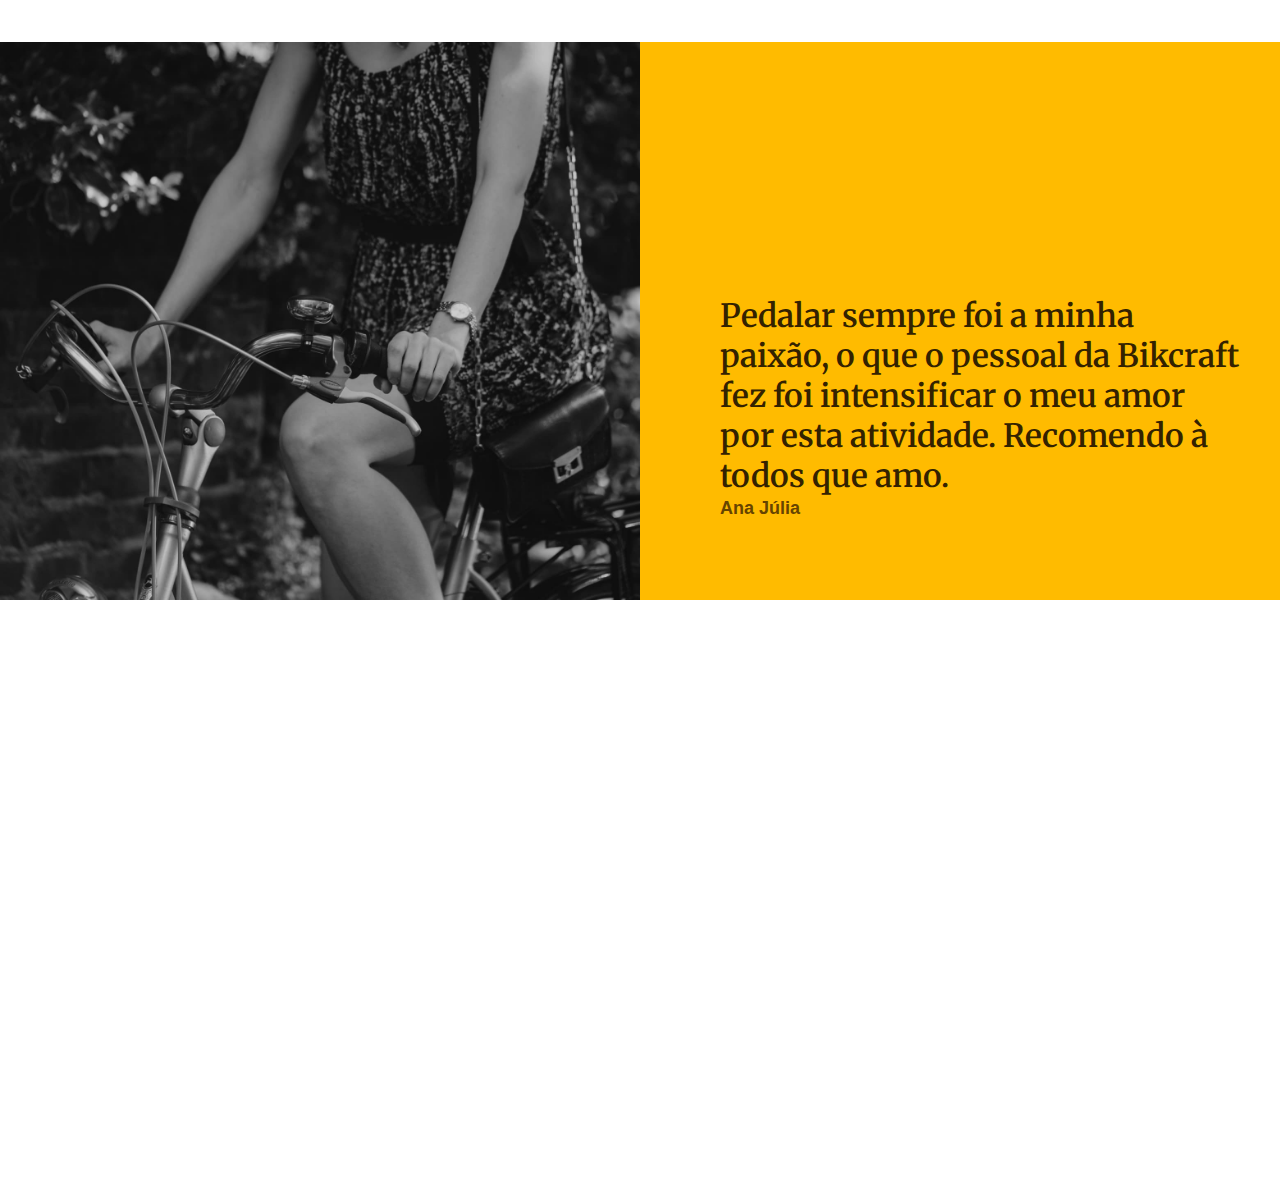
==== commit 0e153dd3: "depoimento" ====
--- a/index.html
+++ b/index.html
@@ -14,7 +14,8 @@
 
   <link rel="preconnect" href="https://fonts.googleapis.com">
   <link rel="preconnect" href="https://fonts.gstatic.com" crossorigin>
-  <link href="https://fonts.googleapis.com/css2?family=Merriweather:ital,wght@1,900&family=Poppins:wght@500;600&family=Roboto:wght@400;500&display=swap" rel="stylesheet">
+  <link href="https://fonts.googleapis.com/css2?family=Fira+Sans:ital,wght@0,100;0,200;0,300;0,400;0,500;0,600;0,700;0,800;0,900;1,100;1,200;1,300;1,400;1,500;1,600;1,700;1,800;1,900&family=Merriweather:ital,opsz,wght@0,18..144,300..900;1,18..144,300..900&family=Poppins:ital,wght@0,100;0,200;0,300;0,400;0,500;0,600;0,700;0,800;0,900;1,100;1,200;1,300;1,400;1,500;1,600;1,700;1,800;1,900&family=Roboto:ital,wght@0,100..900;1,100..900&display=swap" rel="stylesheet">
+
 </head>
 
 <body id="home">
@@ -79,7 +80,7 @@
     <div class="tecnologia container">
       <div class="tecnologia-conteudo">
         <span class="font-2-l-b cor-5">Tecnologia Avançada</span>
-        <h2 class="font-1-xxl cor-0">você escolhe as<br>suas cores e<br>componentes<span class="cor-p1">.</span></h2>
+        <h2 class="font-1-xxl cor-0">Você escolhe as<br>suas cores e<br>componentes<span class="cor-p1">.</span></h2>
         <p class="font-2-l cor-5">Cada Bikcraft é única e possui a sua identidade. As medidas serão exatas para o seu corpo e altura, garantindo maior conforto e ergonomia na sua pedalada. Você pode também personalizar completamente as suas cores.</p>
         <a class="link" href="./bicicletas.html">Escolha um modelo</a>
         <div class="tecnologia-vantagens">
@@ -99,4 +100,36 @@
         <img src="./img/fotos/tecnologia.jpg" alt="" width="700" height="1120">
       </div>
     </div>
-  </article>+  </article>
+
+  <section class="parceiros" aria-label="Nossos Parceiros">
+    <h2 class="container font-1-xxl">nossos parceiros<span class="cor-p1">.</span></h2>
+
+    <ul>
+      <li><img src="./img/parceiros/caravan.svg" alt="caravan"></li>
+      <li><img src="./img/parceiros/ranek.svg" alt="ranek"></li>
+      <li><img src="./img/parceiros/handel.svg" alt="handol"></li>
+      <li><img src="./img/parceiros/dogs.svg" alt="dogs"></li>
+      <li><img src="./img/parceiros/lescone.svg" alt="lescone"></li>
+      <li><img src="./img/parceiros/flexblog.svg" alt="flexblog"></li>
+      <li><img src="./img/parceiros/wildbeast.svg" alt="wildbeast"></li>
+      <li><img src="./img/parceiros/surfbot.svg" alt="surfbot"></li>
+
+
+    </ul>
+  </section>
+
+  <section class="depoimento" aria-label="Depoimento">
+    <div>
+      <img src="./img/fotos/depoimento.jpg" alt="Pessoa pedalando uma bicicleta bikcraft">
+    </div>
+    <div class="depoimento-conteudo">
+      <blockquote class="font-1-xl cor-p5">
+        <p>Pedalar sempre foi a minha paixão, o que o pessoal da Bikcraft fez foi intensificar o meu amor por esta atividade. Recomendo à todos que amo.</p>
+      </blockquote>
+      <span class="font-1-m-b cor-p4">Ana Júlia</span>
+    </div>
+  </section>
+</body>
+
+</html>--- a/css/style.css
+++ b/css/style.css
@@ -6,3 +6,5 @@
 @import "../css/utilidades/componentes.css";
 @import "../css/bicicletas/bicicletas-lista.css";
 @import "../css/home/tecnologia.css";
+@import "../css/home/parceiros.css";
+@import "../css/home/depoimento.css";
--- a/css/style.css
+++ b/css/style.css
@@ -6,3 +6,5 @@
 @import "../css/utilidades/componentes.css";
 @import "../css/bicicletas/bicicletas-lista.css";
 @import "../css/home/tecnologia.css";
+@import "../css/home/parceiros.css";
+@import "../css/home/depoimento.css";
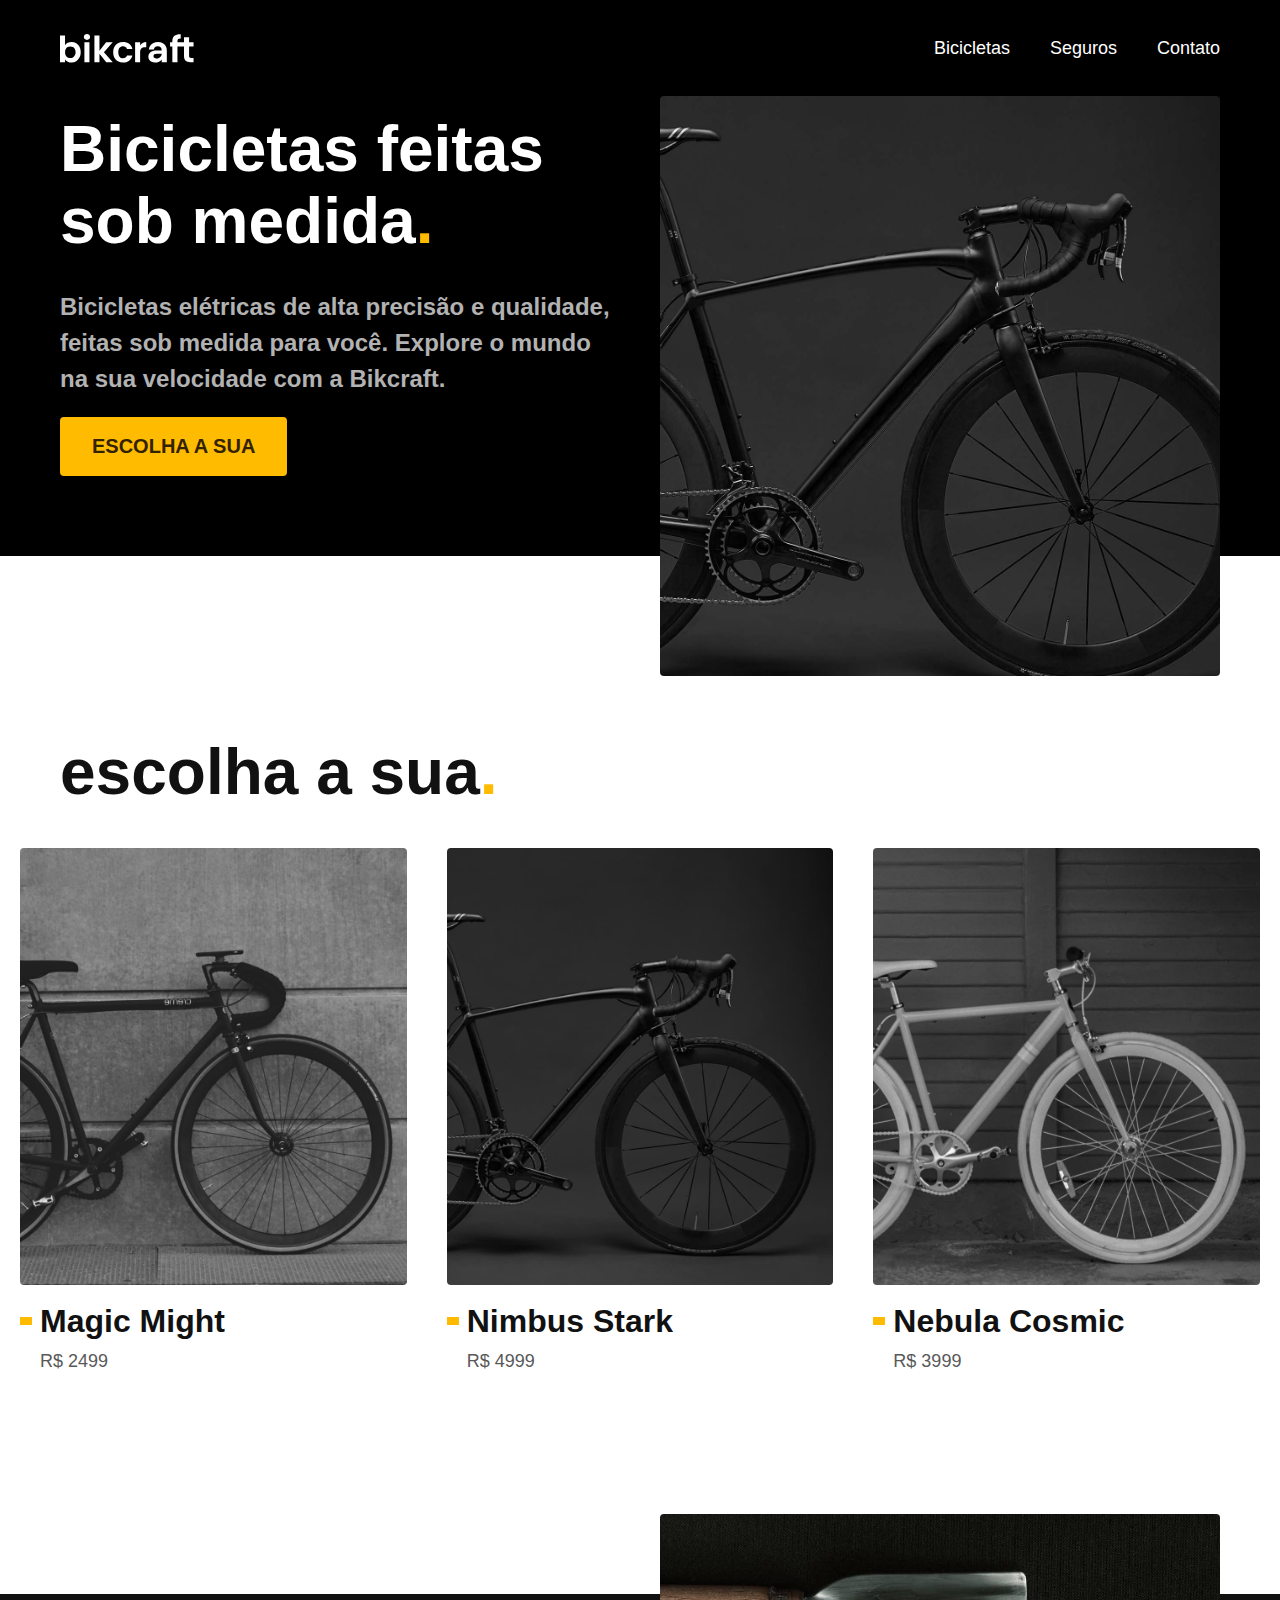
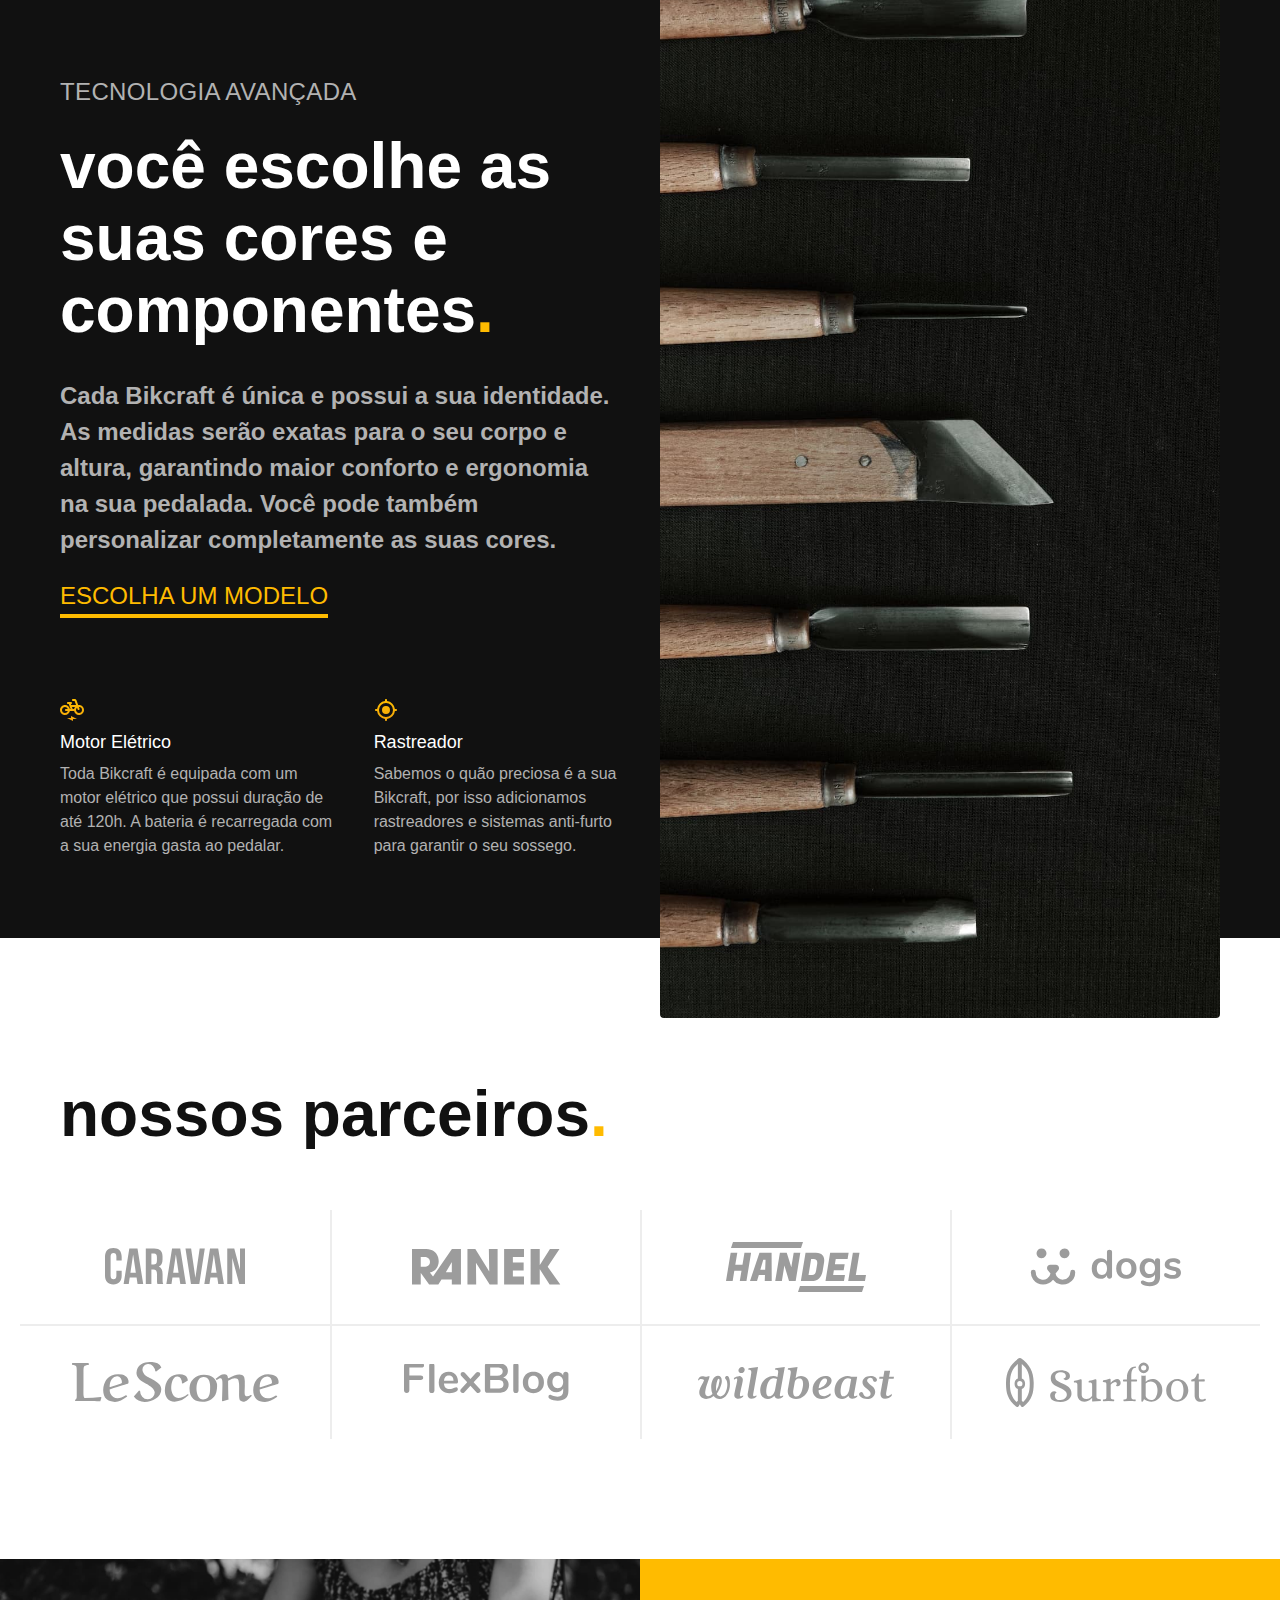
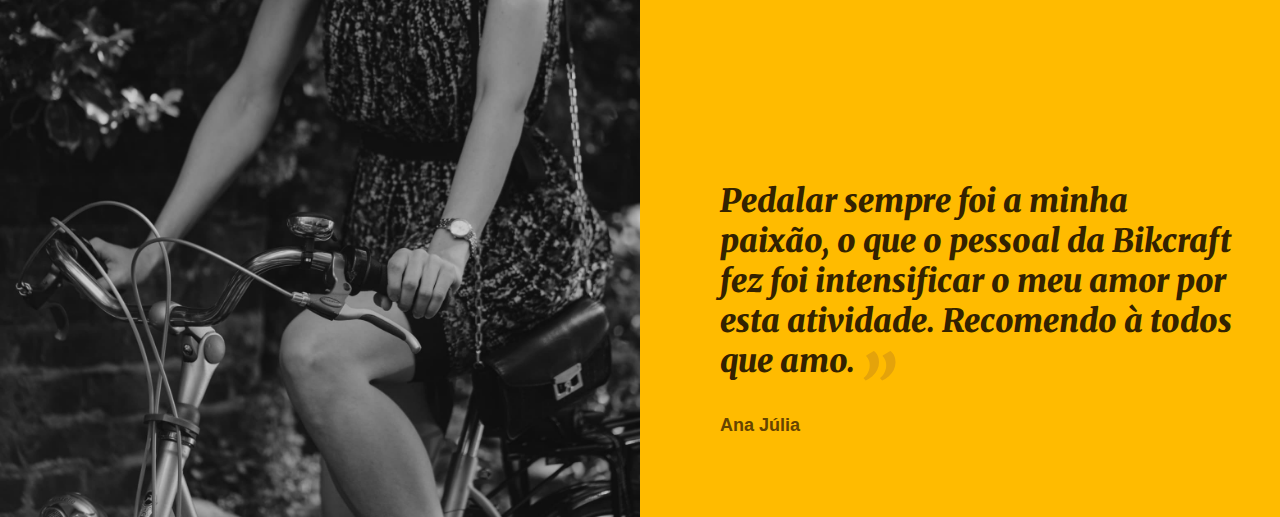
==== commit d24fb265: "depoimento-2" ====
--- a/index.html
+++ b/index.html
@@ -14,8 +14,7 @@
 
   <link rel="preconnect" href="https://fonts.googleapis.com">
   <link rel="preconnect" href="https://fonts.gstatic.com" crossorigin>
-  <link href="https://fonts.googleapis.com/css2?family=Fira+Sans:ital,wght@0,100;0,200;0,300;0,400;0,500;0,600;0,700;0,800;0,900;1,100;1,200;1,300;1,400;1,500;1,600;1,700;1,800;1,900&family=Merriweather:ital,opsz,wght@0,18..144,300..900;1,18..144,300..900&family=Poppins:ital,wght@0,100;0,200;0,300;0,400;0,500;0,600;0,700;0,800;0,900;1,100;1,200;1,300;1,400;1,500;1,600;1,700;1,800;1,900&family=Roboto:ital,wght@0,100..900;1,100..900&display=swap" rel="stylesheet">
-
+  <link href="https://fonts.googleapis.com/css2?family=Merriweather:ital,wght@1,900&family=Poppins:wght@500;600&family=Roboto:wght@400;500&display=swap" rel="stylesheet">
 </head>
 
 <body id="home">
@@ -76,11 +75,11 @@
     </ul>
   </article>
 
-  <article class="tecnologia-bg ">
+  <article class="tecnologia-bg">
     <div class="tecnologia container">
       <div class="tecnologia-conteudo">
         <span class="font-2-l-b cor-5">Tecnologia Avançada</span>
-        <h2 class="font-1-xxl cor-0">Você escolhe as<br>suas cores e<br>componentes<span class="cor-p1">.</span></h2>
+        <h2 class="font-1-xxl cor-0">você escolhe as<br>suas cores e<br>componentes<span class="cor-p1">.</span></h2>
         <p class="font-2-l cor-5">Cada Bikcraft é única e possui a sua identidade. As medidas serão exatas para o seu corpo e altura, garantindo maior conforto e ergonomia na sua pedalada. Você pode também personalizar completamente as suas cores.</p>
         <a class="link" href="./bicicletas.html">Escolha um modelo</a>
         <div class="tecnologia-vantagens">
@@ -104,24 +103,21 @@
 
   <section class="parceiros" aria-label="Nossos Parceiros">
     <h2 class="container font-1-xxl">nossos parceiros<span class="cor-p1">.</span></h2>
-
     <ul>
-      <li><img src="./img/parceiros/caravan.svg" alt="caravan"></li>
-      <li><img src="./img/parceiros/ranek.svg" alt="ranek"></li>
-      <li><img src="./img/parceiros/handel.svg" alt="handol"></li>
-      <li><img src="./img/parceiros/dogs.svg" alt="dogs"></li>
-      <li><img src="./img/parceiros/lescone.svg" alt="lescone"></li>
-      <li><img src="./img/parceiros/flexblog.svg" alt="flexblog"></li>
-      <li><img src="./img/parceiros/wildbeast.svg" alt="wildbeast"></li>
-      <li><img src="./img/parceiros/surfbot.svg" alt="surfbot"></li>
-
-
+      <li><img src="./img/parceiros/caravan.svg" alt="Caravan" width="140" height="38"></li>
+      <li><img src="./img/parceiros/ranek.svg" alt="Ranek" width="149" height="36"></li>
+      <li><img src="./img/parceiros/handel.svg" alt="Handel" width="140" height="50"></li>
+      <li><img src="./img/parceiros/dogs.svg" alt="Dogs" width="152" height="39"></li>
+      <li><img src="./img/parceiros/lescone.svg" alt="LeScone" width="208" height="41"></li>
+      <li><img src="./img/parceiros/flexblog.svg" alt="FlexBlog" width="165" height="38"></li>
+      <li><img src="./img/parceiros/wildbeast.svg" alt="Wildbeast" width="196" height="34"></li>
+      <li><img src="./img/parceiros/surfbot.svg" alt="Surfbot" width="200" height="49"></li>
     </ul>
   </section>
 
   <section class="depoimento" aria-label="Depoimento">
     <div>
-      <img src="./img/fotos/depoimento.jpg" alt="Pessoa pedalando uma bicicleta bikcraft">
+      <img src="./img/fotos/depoimento.jpg" alt="Pessoa pedalando uma bicileta Bikcraft" width="780" height="680">
     </div>
     <div class="depoimento-conteudo">
       <blockquote class="font-1-xl cor-p5">
@@ -130,6 +126,7 @@
       <span class="font-1-m-b cor-p4">Ana Júlia</span>
     </div>
   </section>
+
 </body>
 
 </html>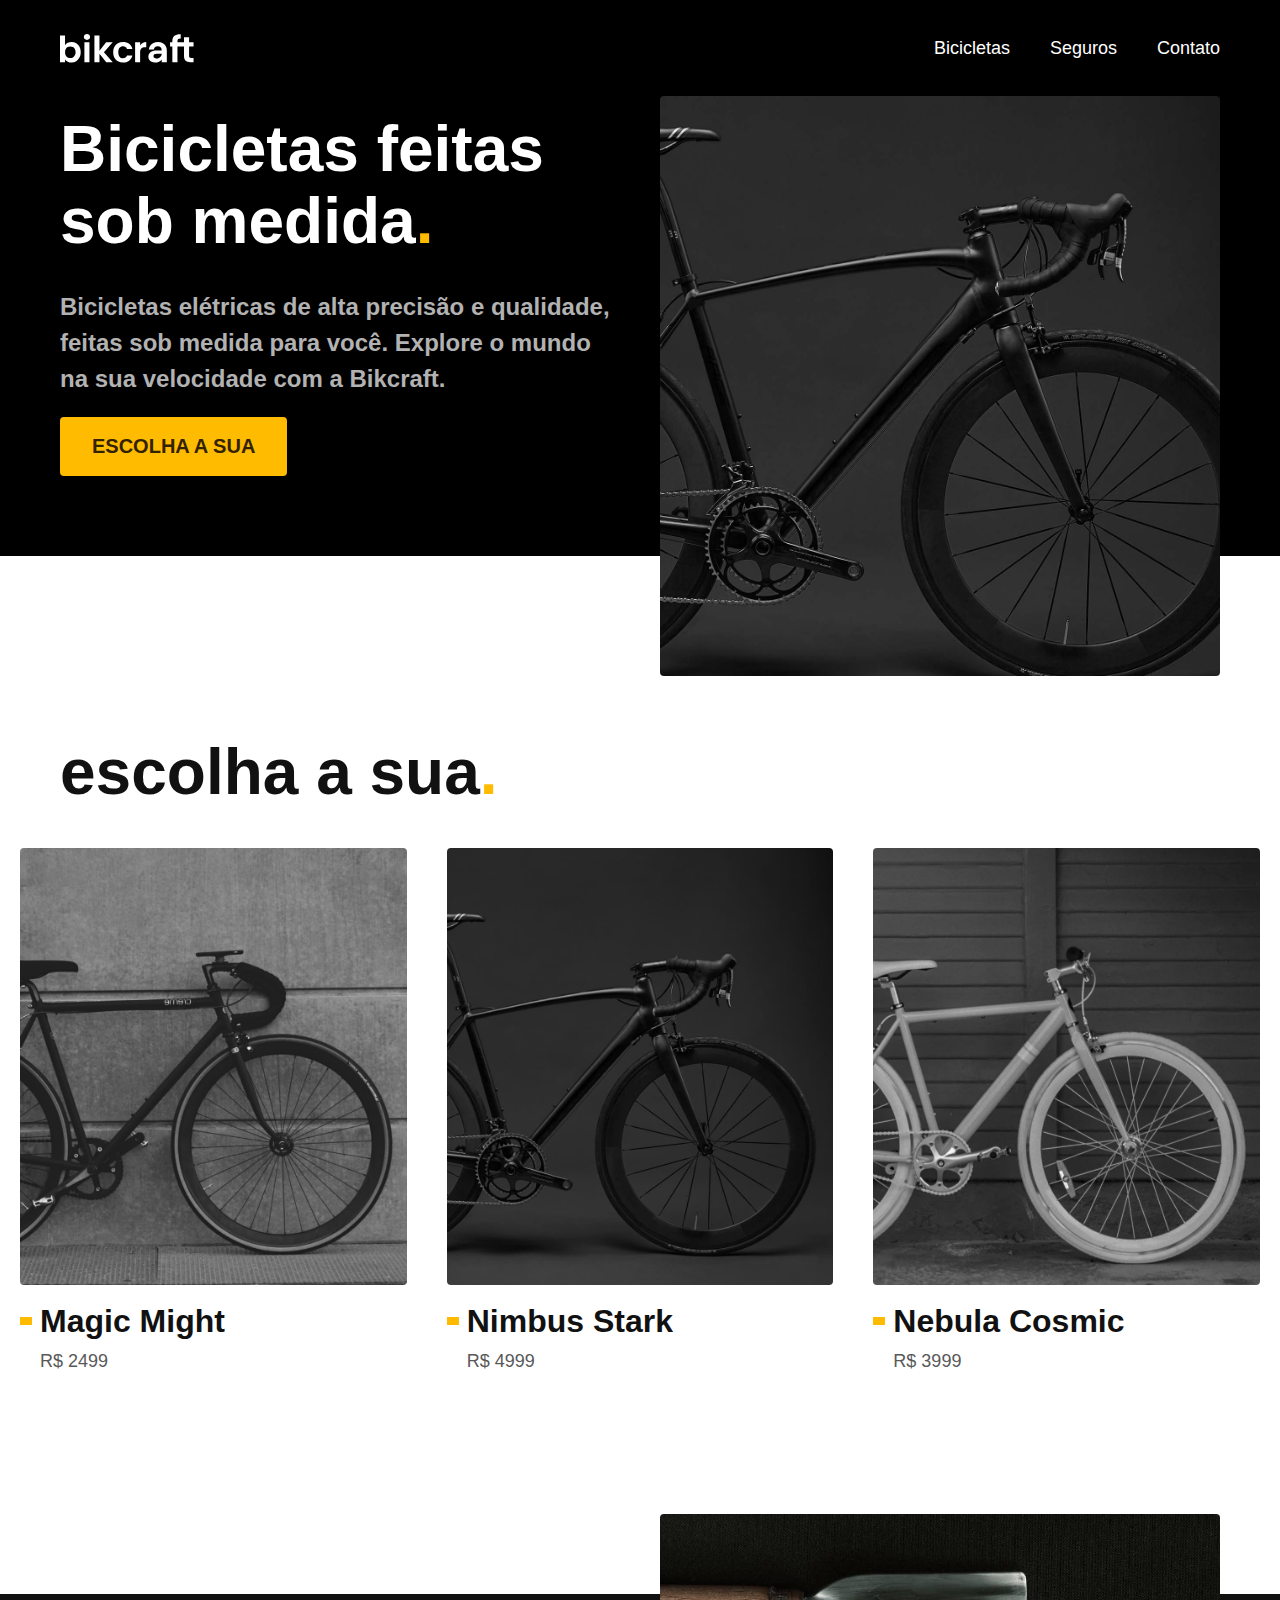
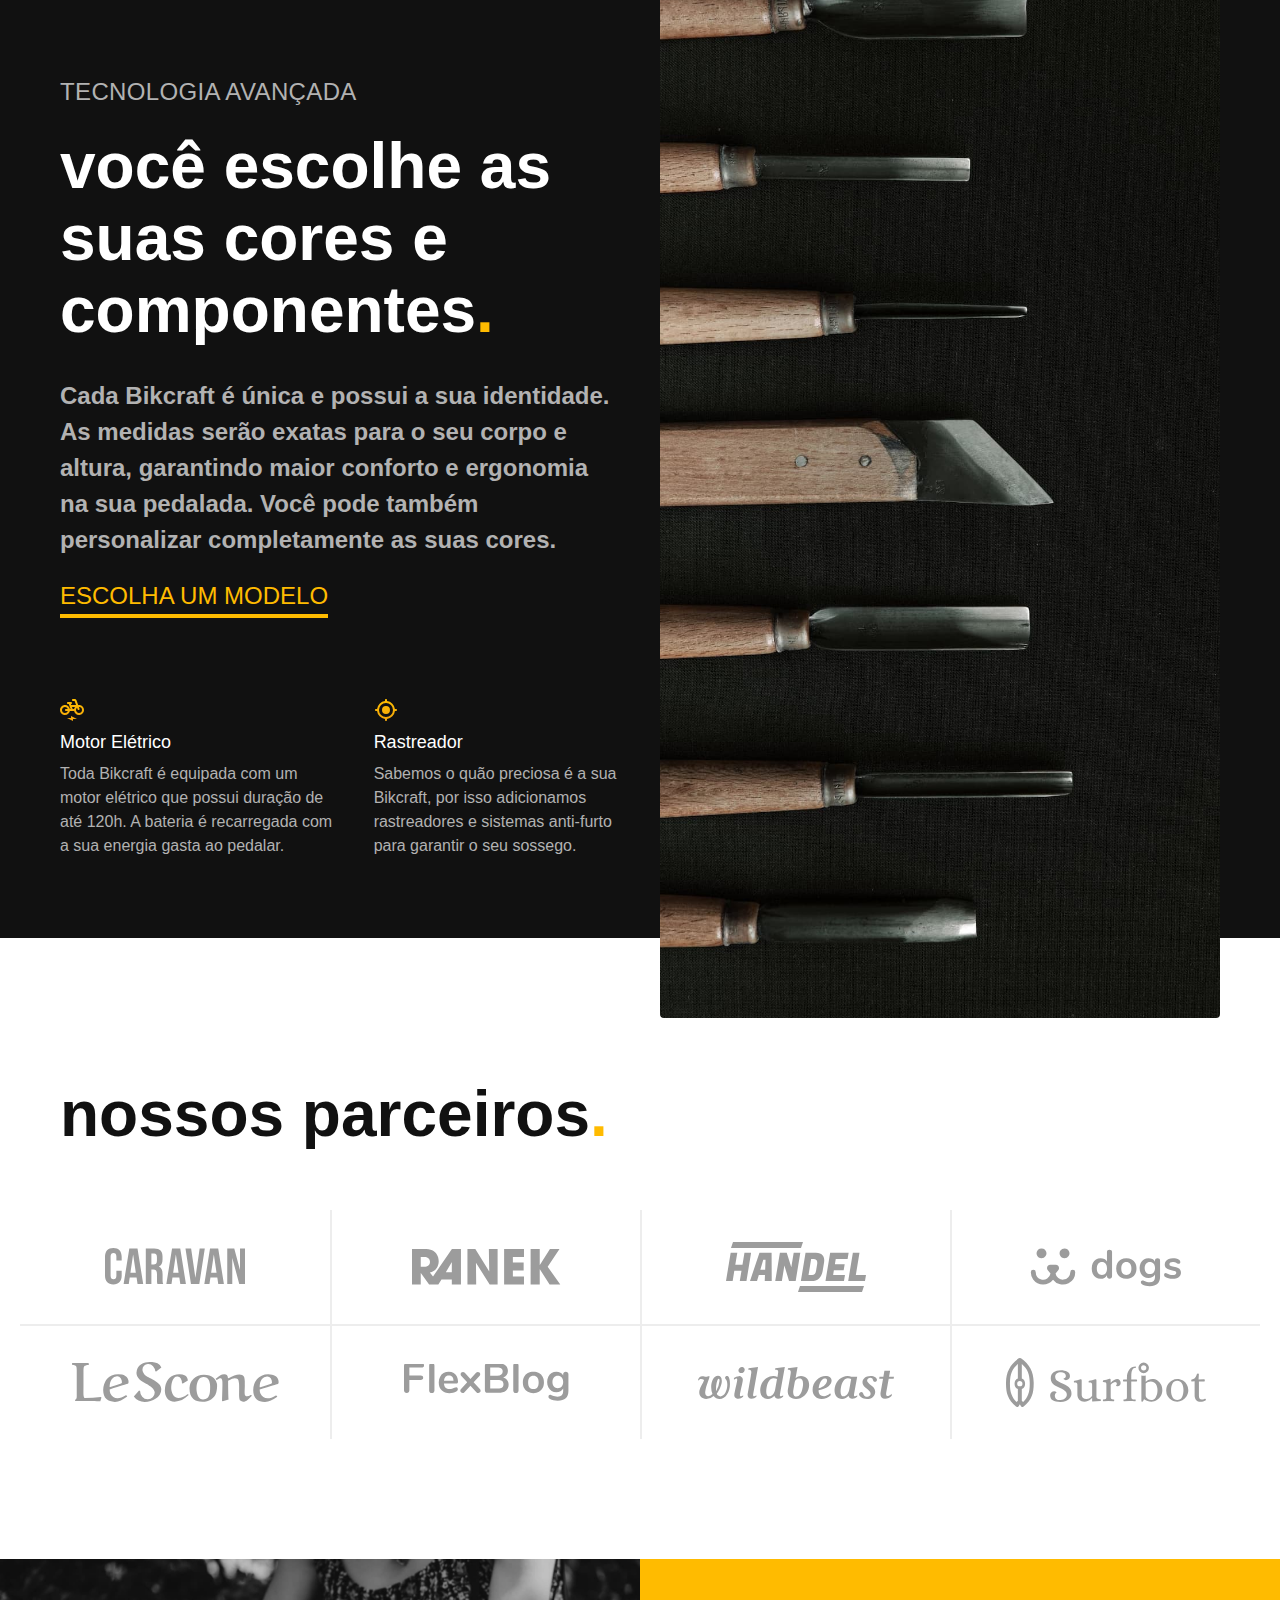
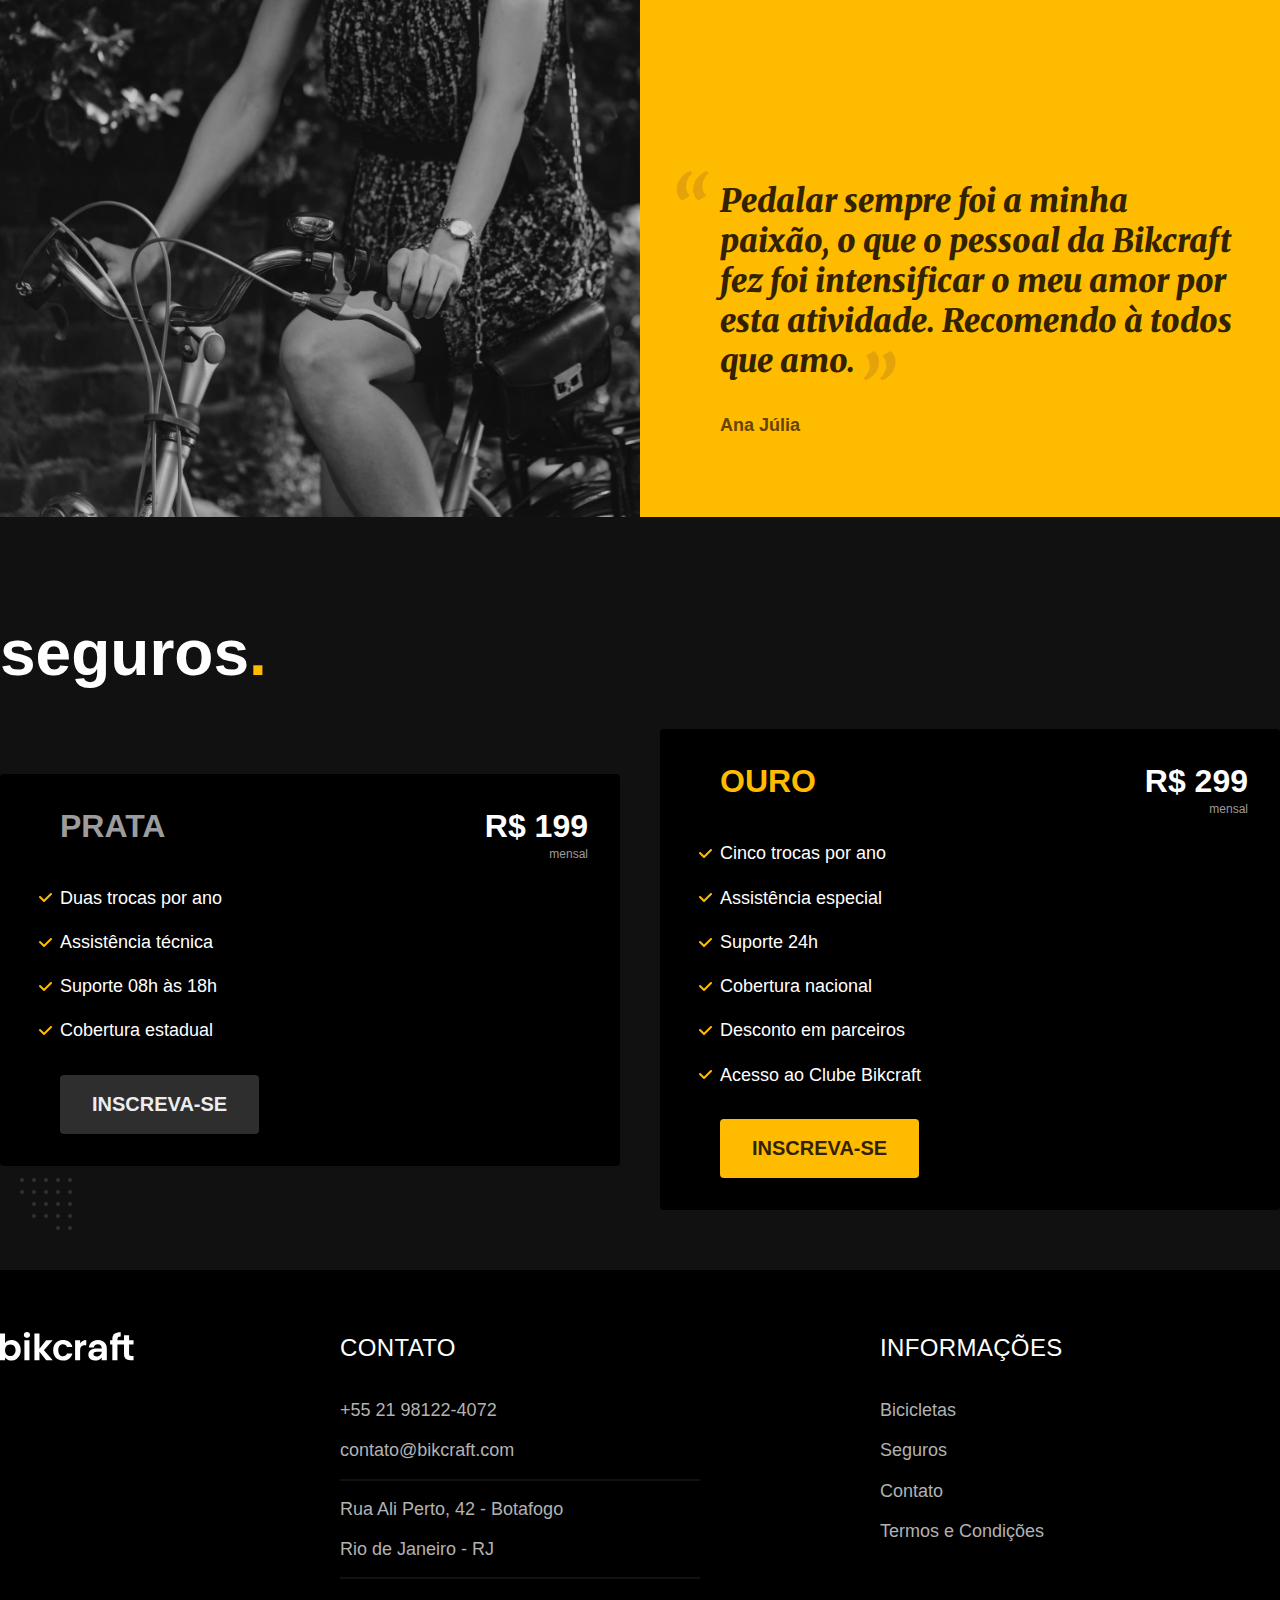
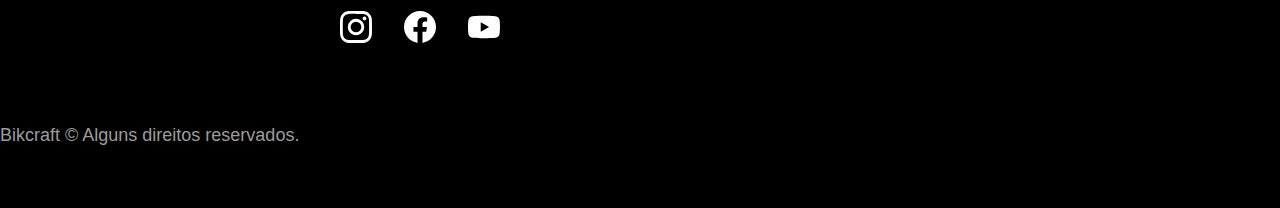
==== commit 63484a09: "fim-1" ====
--- a/index.html
+++ b/index.html
@@ -127,6 +127,78 @@
     </div>
   </section>
 
+  <article class="seguros-bg">
+    <div class="seguros">
+      <h2>
+        <h2 class="font-1-xxl cor-0">seguros<span class="cor-p1">.</span></h2>
+      </h2>
+      <div class="seguros-item">
+        <h3 class="font-1-xl cor-6">PRATA</h3>
+        <span class="font-1-xl cor-0">R$ 199 <span class="font-1-xs cor-6">mensal</span></span>
+        <ul class="font-2-m cor-0">
+          <li>Duas trocas por ano</li>
+          <li>Assistência técnica</li>
+          <li>Suporte 08h às 18h</li>
+          <li>Cobertura estadual</li>
+        </ul>
+        <a class="botao secundario" href="./orcamento.html?tipo=seguro&produto=prata">Inscreva-se</a>
+      </div>
+
+      <div class="seguros-item">
+        <h3 class="font-1-xl cor-p1">OURO</h3>
+        <span class="font-1-xl cor-0">R$ 299 <span class="font-1-xs cor-6">mensal</span></span>
+        <ul class="font-2-m cor-0">
+          <li>Cinco trocas por ano</li>
+          <li>Assistência especial</li>
+          <li>Suporte 24h</li>
+          <li>Cobertura nacional</li>
+          <li>Desconto em parceiros</li>
+          <li>Acesso ao Clube Bikcraft</li>
+        </ul>
+        <a class="botao" href="./orcamento.html?tipo=seguro&produto=prata">Inscreva-se</a>
+      </div>
+    </div>
+  </article>
+
+  <footer class="footer-bg">
+    <div class="footer ">
+      <img src="./img/bikcraft.svg" alt="Bikcraft">
+      <div class="footer-contato">
+        <h3 class="font-2-l-b cor-0">Contato</h3>
+        <ul class="cor-5 font-2-m">
+          <li><a href="tel:+5521981224072">+55 21 98122-4072 </a></li>
+          <li><a href="mailto:contato@bikcraft.com">contato@bikcraft.com </a></li>
+          <li>Rua Ali Perto, 42 - Botafogo</li>
+          <li>Rio de Janeiro - RJ</li>
+        </ul>
+        <div class="footer-redes">
+          <a href="./">
+            <img src="./img/redes/instagram.svg" alt="Instagram">
+          </a>
+
+          <a href="./">
+            <img src="./img/redes/facebook.svg" alt="Facebook">
+          </a>
+
+          <a href="./">
+            <img src="./img/redes/youtube.svg" alt="Youtube">
+          </a>
+        </div>
+      </div>
+      <div class="footer-informações">
+        <h3 class="font-2-l-b cor-0">Informações</h3>
+        <nav>
+          <ul class="font-1-m cor-5">
+            <li><a href="./bicicletas.html">Bicicletas</a></li>
+            <li><a href="./seguros.html">Seguros</a></li>
+            <li><a href="./contato.html">Contato</a></li>
+            <li><a href="./termos.html">Termos e Condições</a></li>
+          </ul>
+        </nav>
+      </div>
+      <p class="footer-copy font-2-m cor-6">Bikcraft © Alguns direitos reservados.</p>
+    </div>
+  </footer>
 </body>
 
 </html>--- a/css/style.css
+++ b/css/style.css
@@ -1,10 +1,20 @@
-@import "../css/home/introducao.css";
-@import "../css/utilidades/tipografia.css";
-@import "../css/utilidades/cores.css";
 @import "../css/global/global.css";
 @import "../css/global/header.css";
+@import "../css/global/footer.css";
+
+/* Utilidades */
+@import "../css/utilidades/cores.css";
 @import "../css/utilidades/componentes.css";
-@import "../css/bicicletas/bicicletas-lista.css";
+@import "../css/utilidades/tipografia.css";
+
+/* Home */
+@import "../css/home/introducao.css";
 @import "../css/home/tecnologia.css";
 @import "../css/home/parceiros.css";
 @import "../css/home/depoimento.css";
+
+/* Seguros */
+@import "../css/seguros/seguros.css";
+
+/* Bicicletas */
+@import "../css/bicicletas/bicicletas-lista.css";
--- a/css/style.css
+++ b/css/style.css
@@ -1,10 +1,20 @@
-@import "../css/home/introducao.css";
-@import "../css/utilidades/tipografia.css";
-@import "../css/utilidades/cores.css";
 @import "../css/global/global.css";
 @import "../css/global/header.css";
+@import "../css/global/footer.css";
+
+/* Utilidades */
+@import "../css/utilidades/cores.css";
 @import "../css/utilidades/componentes.css";
-@import "../css/bicicletas/bicicletas-lista.css";
+@import "../css/utilidades/tipografia.css";
+
+/* Home */
+@import "../css/home/introducao.css";
 @import "../css/home/tecnologia.css";
 @import "../css/home/parceiros.css";
 @import "../css/home/depoimento.css";
+
+/* Seguros */
+@import "../css/seguros/seguros.css";
+
+/* Bicicletas */
+@import "../css/bicicletas/bicicletas-lista.css";
